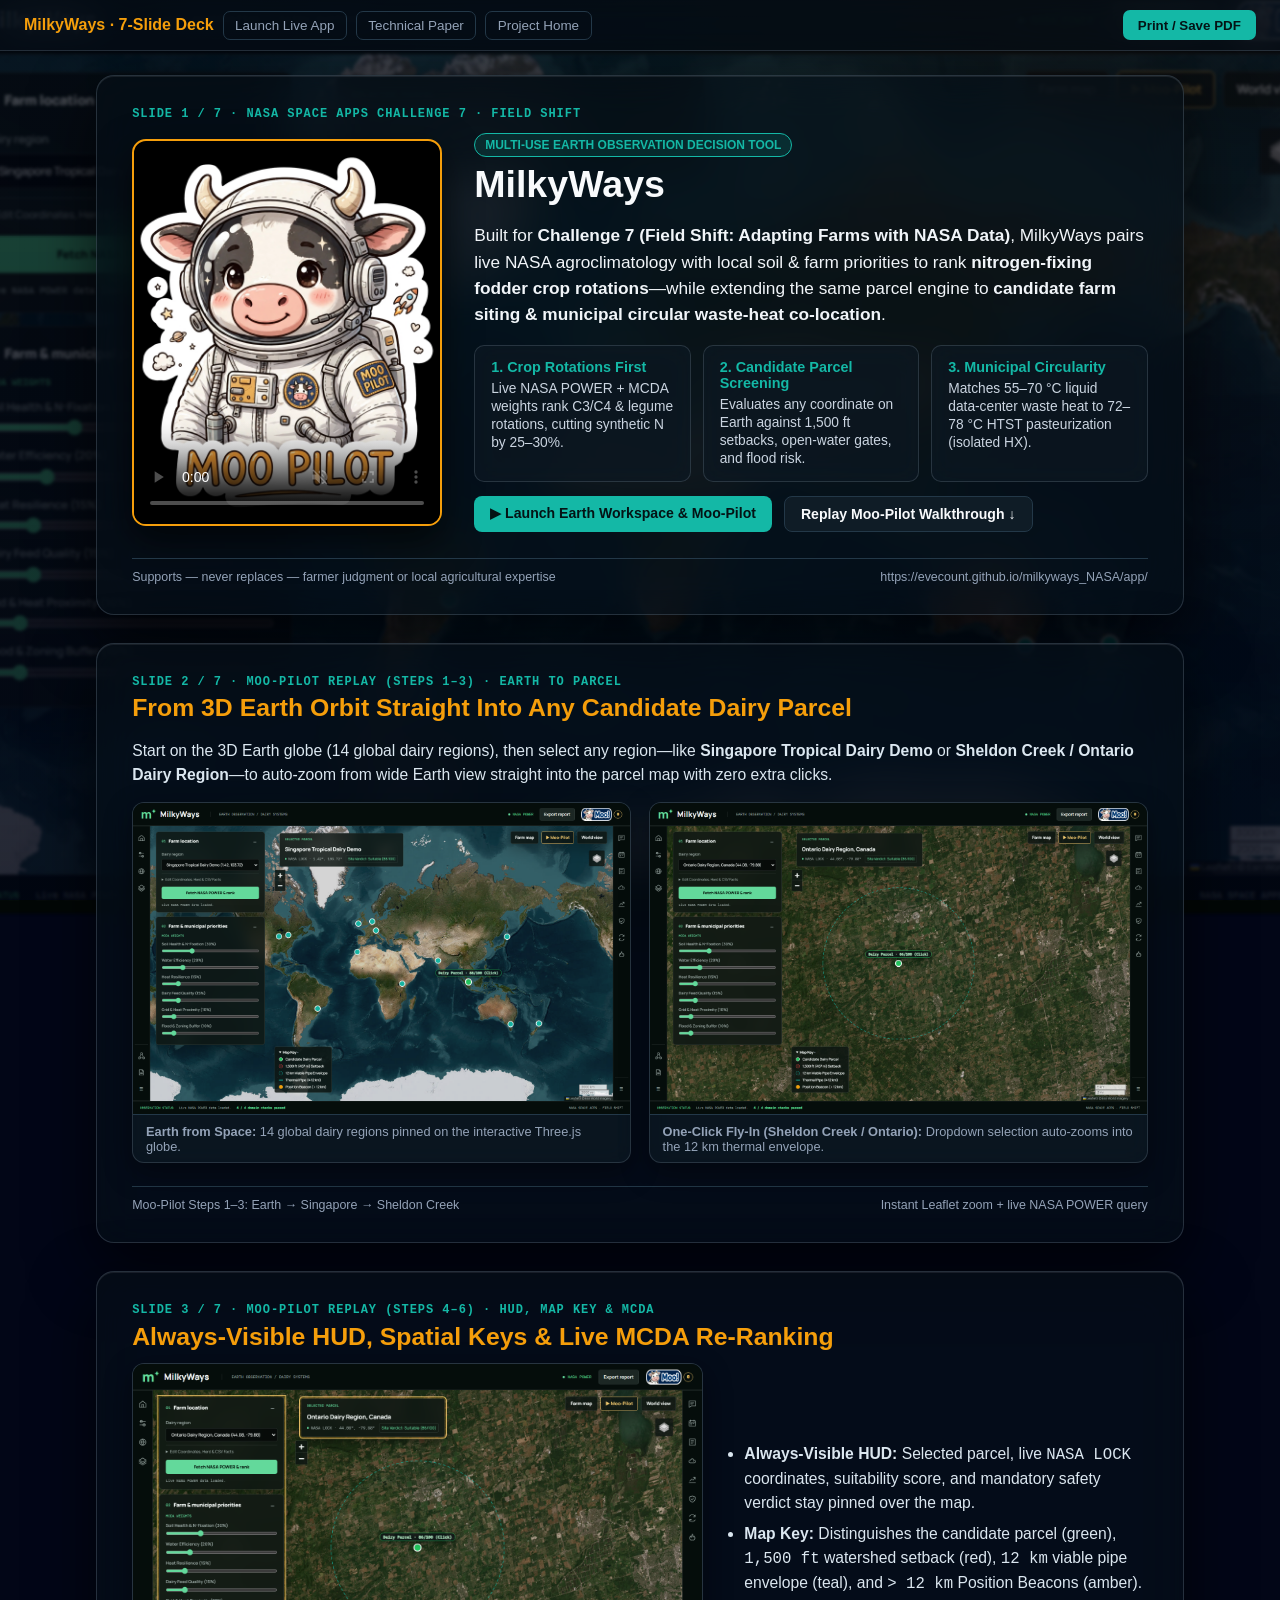
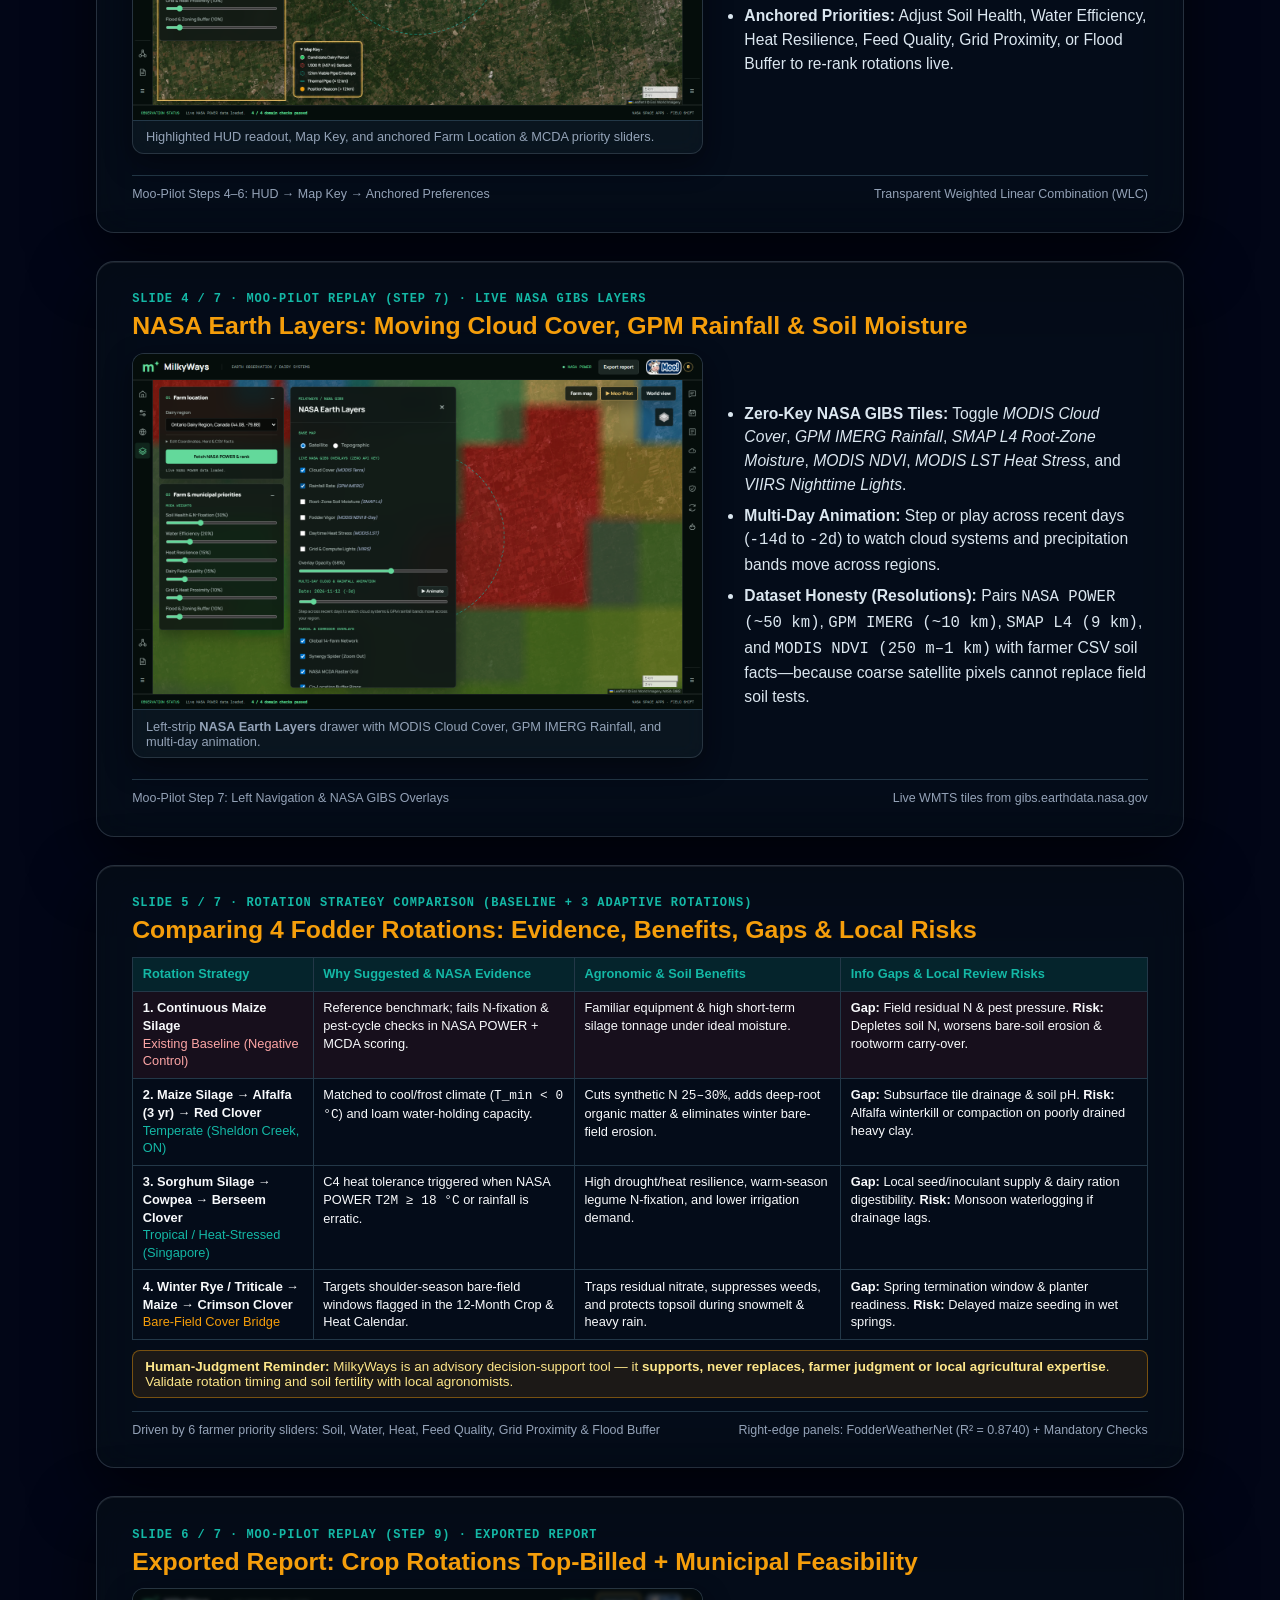
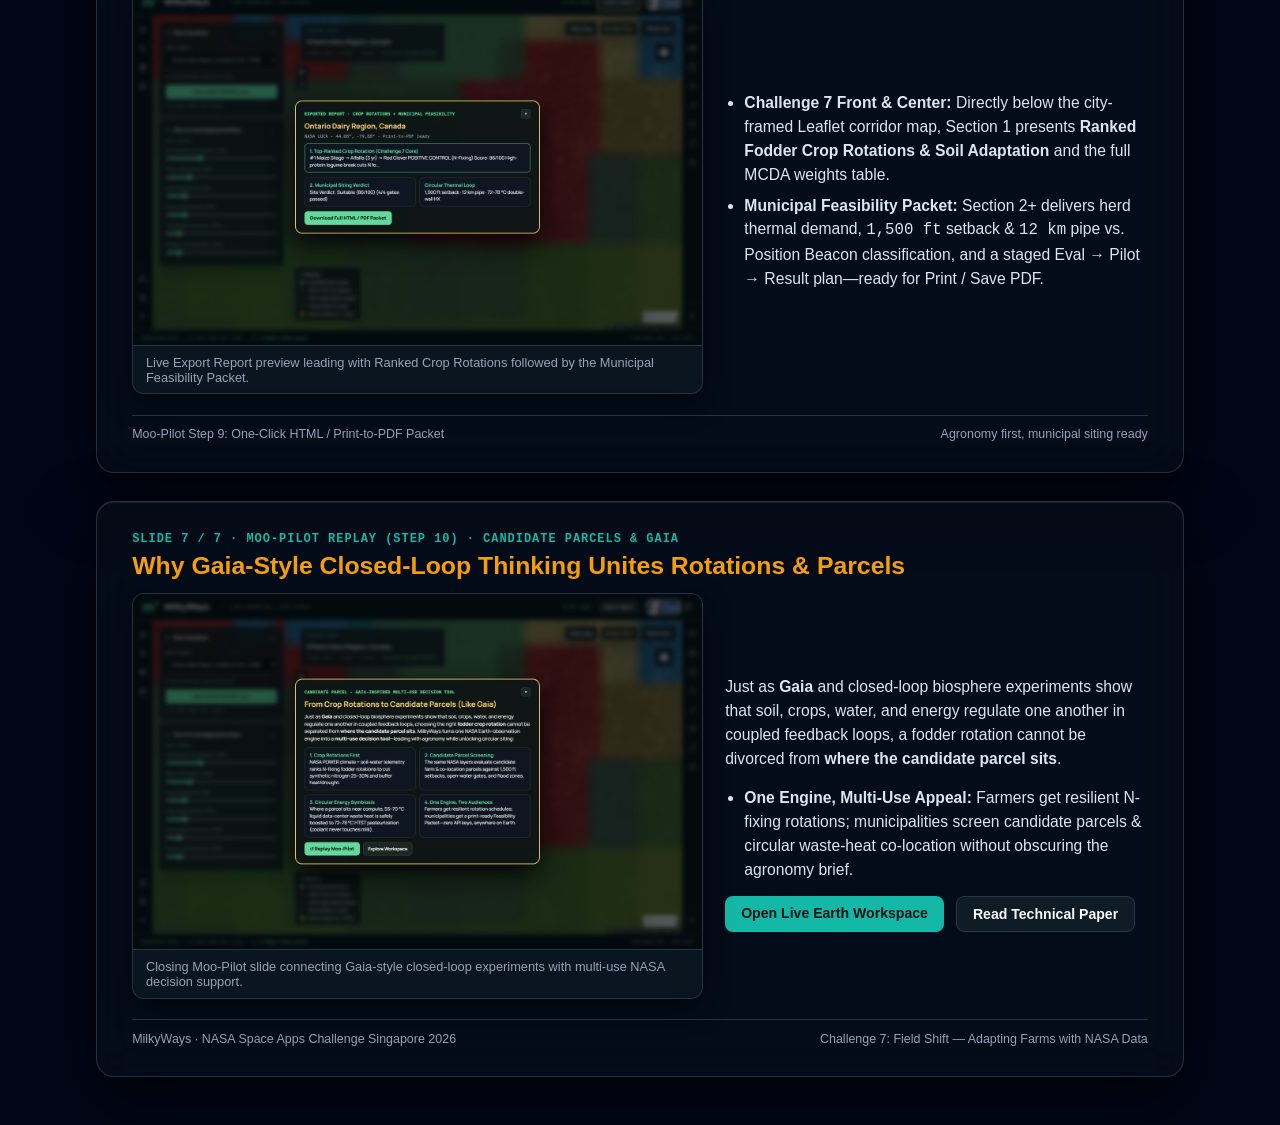
==== docs/slides/index.html @ 96f9f24d "Give 7-slide deck orbital Earth backdrop and glassmorphic styling" ====
<!DOCTYPE html>
<html lang="en">
<head>
  <meta charset="UTF-8" />
  <meta name="viewport" content="width=device-width, initial-scale=1.0" />
  <title>MilkyWays — 7-Slide Moo-Pilot Deck</title>
  <style>
    :root {
      --bg: #071018;
      --card: #0f1c26;
      --border: #233848;
      --text: #f8fafc;
      --muted: #94a3b8;
      --accent: #f59e0b;
      --primary: #14b8a6;
      --indigo: #6366f1;
    }
    * { box-sizing: border-box; }
    body {
      margin: 0;
      background: #020617;
      color: var(--text);
      font-family: "Manrope", -apple-system, BlinkMacSystemFont, "Segoe UI", Roboto, sans-serif;
      position: relative;
      min-height: 100vh;
    }
    body::before {
      content: "";
      position: fixed;
      inset: 0;
      z-index: -2;
      background:
        radial-gradient(circle at 50% 42%, rgba(20, 184, 166, 0.16), transparent 58%),
        radial-gradient(circle at 78% 18%, rgba(245, 158, 11, 0.12), transparent 45%),
        url("./shots/01_earth.png") center center / cover no-repeat fixed;
      filter: saturate(1.18) brightness(0.54) blur(1.5px);
      transform: scale(1.03);
    }
    body::after {
      content: "";
      position: fixed;
      inset: 0;
      z-index: -1;
      background: linear-gradient(180deg, rgba(2, 6, 23, 0.42) 0%, rgba(2, 6, 23, 0.68) 100%);
      pointer-events: none;
    }
    .toolbar {
      position: sticky;
      top: 0;
      background: rgba(7, 16, 24, 0.68);
      backdrop-filter: blur(18px) saturate(140%);
      -webkit-backdrop-filter: blur(18px) saturate(140%);
      border-bottom: 1px solid rgba(148, 163, 184, 0.22);
      padding: 0.65rem 1.5rem;
      display: flex;
      justify-content: space-between;
      align-items: center;
      gap: 1rem;
      z-index: 20;
    }
    .toolbar-links { display: flex; gap: 0.55rem; flex-wrap: wrap; align-items: center; }
    .toolbar button {
      background: var(--primary);
      color: #041315;
      border: none;
      border-radius: 7px;
      padding: 0.45rem 0.95rem;
      font-weight: 800;
      cursor: pointer;
    }
    .toolbar a {
      color: var(--muted);
      text-decoration: none;
      font-size: 0.84rem;
      padding: 0.38rem 0.72rem;
      border: 1px solid var(--border);
      border-radius: 7px;
    }
    .toolbar a:hover { color: var(--text); border-color: var(--primary); }
    .deck {
      max-width: 1120px;
      margin: 1.5rem auto 3rem;
      padding: 0 1rem;
      display: flex;
      flex-direction: column;
      gap: 1.75rem;
    }
    .slide {
      background: rgba(7, 16, 24, 0.66);
      backdrop-filter: blur(22px) saturate(140%);
      -webkit-backdrop-filter: blur(22px) saturate(140%);
      border: 1px solid rgba(148, 163, 184, 0.24);
      border-radius: 18px;
      padding: 1.9rem 2.2rem;
      min-height: 540px;
      display: flex;
      flex-direction: column;
      justify-content: space-between;
      box-shadow: 0 24px 64px rgba(0, 0, 0, 0.65), inset 0 1px 0 rgba(255, 255, 255, 0.08);
      page-break-after: always;
    }
    .slide-num {
      font-size: 0.75rem;
      color: var(--primary);
      font-weight: 800;
      letter-spacing: 0.08em;
      text-transform: uppercase;
      font-family: ui-monospace, SFMono-Regular, Menlo, monospace;
    }
    h1 { font-size: 2.35rem; margin: 0.35rem 0 0.6rem; line-height: 1.12; color: var(--text); }
    h2 { font-size: 1.55rem; margin: 0.3rem 0 0.75rem; color: var(--accent); line-height: 1.2; }
    p, li { font-size: 0.98rem; color: #dbe7f0; line-height: 1.52; }
    ul { margin: 0.4rem 0 0; padding-left: 1.2rem; }
    li { margin-bottom: 0.42rem; }
    .hero-split {
      display: grid;
      grid-template-columns: 310px 1fr;
      gap: 2rem;
      align-items: center;
      margin: 0.6rem 0;
    }
    .video-frame {
      width: 100%;
      aspect-ratio: 4 / 5;
      background: #000;
      border: 2px solid var(--accent);
      border-radius: 14px;
      overflow: hidden;
      box-shadow: 0 14px 36px rgba(0, 0, 0, 0.65);
    }
    .video-frame video {
      width: 100%;
      height: 100%;
      object-fit: cover;
      display: block;
    }
    .split-shot {
      display: grid;
      grid-template-columns: 1.35fr 1fr;
      gap: 1.4rem;
      align-items: center;
      margin: 0.5rem 0;
    }
    .dual-shots {
      display: grid;
      grid-template-columns: 1fr 1fr;
      gap: 1.1rem;
      margin: 0.6rem 0;
    }
    .shot-card {
      background: rgba(15, 28, 38, 0.58);
      backdrop-filter: blur(12px);
      -webkit-backdrop-filter: blur(12px);
      border: 1px solid rgba(148, 163, 184, 0.22);
      border-radius: 12px;
      overflow: hidden;
      box-shadow: 0 10px 28px rgba(0, 0, 0, 0.4);
    }
    .shot-card img {
      width: 100%;
      display: block;
      aspect-ratio: 16 / 10;
      object-fit: cover;
    }
    .shot-cap {
      padding: 0.55rem 0.8rem;
      font-size: 0.8rem;
      color: var(--muted);
      border-top: 1px solid var(--border);
    }
    .pill-grid {
      display: grid;
      grid-template-columns: repeat(3, minmax(0, 1fr));
      gap: 0.75rem;
      margin-top: 1rem;
    }
    .box {
      background: rgba(15, 28, 38, 0.56);
      backdrop-filter: blur(12px);
      -webkit-backdrop-filter: blur(12px);
      border: 1px solid rgba(148, 163, 184, 0.22);
      border-radius: 10px;
      padding: 0.85rem 1rem;
    }
    .box strong { color: var(--primary); display: block; margin-bottom: 0.25rem; font-size: 0.9rem; }
    .box span, .box p { font-size: 0.86rem; margin: 0; color: #cbd5e1; }
    .slide-foot {
      display: flex;
      justify-content: space-between;
      align-items: center;
      font-size: 0.78rem;
      color: var(--muted);
      border-top: 1px solid var(--border);
      padding-top: 0.7rem;
      margin-top: 0.8rem;
    }
    .cta-row { display: flex; gap: 0.75rem; flex-wrap: wrap; margin-top: 0.9rem; }
    .cta-btn {
      display: inline-block;
      padding: 0.55rem 1rem;
      border-radius: 8px;
      font-weight: 800;
      font-size: 0.88rem;
      text-decoration: none;
    }
    .cta-primary { background: var(--primary); color: #041315; }
    .cta-secondary { background: var(--card); color: var(--text); border: 1px solid var(--border); }
    .rot-table { width: 100%; border-collapse: collapse; margin-top: 0.65rem; font-size: 0.8rem; }
    .rot-table th, .rot-table td { border: 1px solid var(--border); padding: 0.48rem 0.6rem; text-align: left; vertical-align: top; line-height: 1.38; }
    .rot-table th { background: rgba(20, 184, 166, 0.14); color: var(--primary); font-weight: 800; }
    .rot-table tr.neg { background: rgba(239, 68, 68, 0.08); }
    .advisory-bar { margin-top: 0.65rem; padding: 0.5rem 0.75rem; border-radius: 8px; background: rgba(245, 158, 11, 0.1); border: 1px solid rgba(245, 158, 11, 0.42); font-size: 0.84rem; color: #fde68a; }
    @media (max-width: 860px) {
      .hero-split, .split-shot, .dual-shots, .pill-grid { grid-template-columns: 1fr; }
      .video-frame { max-width: 340px; margin: 0 auto; }
    }
    @media print {
      .toolbar { display: none; }
      body { background: #071018; }
      .deck { margin: 0; max-width: none; }
      .slide { box-shadow: none; margin-bottom: 0; }
    }
  </style>
</head>
<body>
  <div class="toolbar">
    <div class="toolbar-links">
      <strong style="color:var(--accent);">MilkyWays · 7-Slide Deck</strong>
      <a href="../app/">Launch Live App</a>
      <a href="../paper/">Technical Paper</a>
      <a href="../">Project Home</a>
    </div>
    <button type="button" onclick="window.print()">Print / Save PDF</button>
  </div>

  <main class="deck">
    <!-- SLIDE 1: 4:5 VIDEO ON FAR LEFT + TITLE & MULTI-USE RAISON D'ETRE -->
    <section class="slide" id="slide-1">
      <div class="slide-num">Slide 1 / 7 · NASA Space Apps Challenge 7 · Field Shift</div>
      <div class="hero-split">
        <div class="video-frame">
          <video src="./milkyway_video.mp4" autoplay muted loop playsinline controls poster="../app/stickers/moo-pilot.png"></video>
        </div>
        <div>
          <span style="display:inline-block;padding:4px 10px;border-radius:999px;background:rgba(20,184,166,0.14);border:1px solid var(--primary);color:var(--primary);font-size:0.75rem;font-weight:800;">MULTI-USE EARTH OBSERVATION DECISION TOOL</span>
          <h1>MilkyWays</h1>
          <p style="font-size:1.08rem;color:#f1f5f9;">
            Built for <strong>Challenge 7 (Field Shift: Adapting Farms with NASA Data)</strong>, MilkyWays pairs live NASA agroclimatology with local soil &amp; farm priorities to rank <strong>nitrogen-fixing fodder crop rotations</strong>—while extending the same parcel engine to <strong>candidate farm siting &amp; municipal circular waste-heat co-location</strong>.
          </p>
          <div class="pill-grid">
            <div class="box">
              <strong>1. Crop Rotations First</strong>
              <span>Live NASA POWER + MCDA weights rank C3/C4 &amp; legume rotations, cutting synthetic N by 25–30%.</span>
            </div>
            <div class="box">
              <strong>2. Candidate Parcel Screening</strong>
              <span>Evaluates any coordinate on Earth against 1,500 ft setbacks, open-water gates, and flood risk.</span>
            </div>
            <div class="box">
              <strong>3. Municipal Circularity</strong>
              <span>Matches 55–70 °C liquid data-center waste heat to 72–78 °C HTST pasteurization (isolated HX).</span>
            </div>
          </div>
          <div class="cta-row">
            <a class="cta-btn cta-primary" href="../app/">&#9654; Launch Earth Workspace &amp; Moo-Pilot</a>
            <a class="cta-btn cta-secondary" href="#slide-2">Replay Moo-Pilot Walkthrough ↓</a>
          </div>
        </div>
      </div>
      <div class="slide-foot">
        <span>Supports — never replaces — farmer judgment or local agricultural expertise</span>
        <span>https://evecount.github.io/milkyways_NASA/app/</span>
      </div>
    </section>

    <!-- SLIDE 2: MOO-PILOT STEPS 1-3 (EARTH -> SINGAPORE -> SHELDON CREEK) -->
    <section class="slide" id="slide-2">
      <div>
        <div class="slide-num">Slide 2 / 7 · Moo-Pilot Replay (Steps 1–3) · Earth to Parcel</div>
        <h2>From 3D Earth Orbit Straight Into Any Candidate Dairy Parcel</h2>
        <p>Start on the 3D Earth globe (14 global dairy regions), then select any region—like <strong>Singapore Tropical Dairy Demo</strong> or <strong>Sheldon Creek / Ontario Dairy Region</strong>—to auto-zoom from wide Earth view straight into the parcel map with zero extra clicks.</p>
        <div class="dual-shots">
          <div class="shot-card">
            <img src="./shots/01_earth.png" alt="MilkyWays 3D Earth Globe View" />
            <div class="shot-cap"><strong>Earth from Space:</strong> 14 global dairy regions pinned on the interactive Three.js globe.</div>
          </div>
          <div class="shot-card">
            <img src="./shots/02_sheldon_creek.png" alt="Sheldon Creek Ontario Dairy Parcel Map" />
            <div class="shot-cap"><strong>One-Click Fly-In (Sheldon Creek / Ontario):</strong> Dropdown selection auto-zooms into the 12 km thermal envelope.</div>
          </div>
        </div>
      </div>
      <div class="slide-foot">
        <span>Moo-Pilot Steps 1–3: Earth → Singapore → Sheldon Creek</span>
        <span>Instant Leaflet zoom + live NASA POWER query</span>
      </div>
    </section>

    <!-- SLIDE 3: MOO-PILOT STEPS 4-6 (HUD, MAP KEY, ANCHORED PRIORITIES) -->
    <section class="slide" id="slide-3">
      <div>
        <div class="slide-num">Slide 3 / 7 · Moo-Pilot Replay (Steps 4–6) · HUD, Map Key &amp; MCDA</div>
        <h2>Always-Visible HUD, Spatial Keys &amp; Live MCDA Re-Ranking</h2>
        <div class="split-shot">
          <div class="shot-card">
            <img src="./shots/03_hud_key_anchors.png" alt="HUD, Map Key, and Anchored Farm Preferences" />
            <div class="shot-cap">Highlighted HUD readout, Map Key, and anchored Farm Location &amp; MCDA priority sliders.</div>
          </div>
          <div>
            <ul>
              <li><strong>Always-Visible HUD:</strong> Selected parcel, live <code>NASA LOCK</code> coordinates, suitability score, and mandatory safety verdict stay pinned over the map.</li>
              <li><strong>Map Key:</strong> Distinguishes the candidate parcel (green), <code>1,500 ft</code> watershed setback (red), <code>12 km</code> viable pipe envelope (teal), and <code>&gt; 12 km</code> Position Beacons (amber).</li>
              <li><strong>Anchored Priorities:</strong> Adjust Soil Health, Water Efficiency, Heat Resilience, Feed Quality, Grid Proximity, or Flood Buffer to re-rank rotations live.</li>
            </ul>
          </div>
        </div>
      </div>
      <div class="slide-foot">
        <span>Moo-Pilot Steps 4–6: HUD → Map Key → Anchored Preferences</span>
        <span>Transparent Weighted Linear Combination (WLC)</span>
      </div>
    </section>

    <!-- SLIDE 4: MOO-PILOT STEP 7 (NASA EARTH LAYERS & CLOUD/RAIN ANIMATION) -->
    <section class="slide" id="slide-4">
      <div>
        <div class="slide-num">Slide 4 / 7 · Moo-Pilot Replay (Step 7) · Live NASA GIBS Layers</div>
        <h2>NASA Earth Layers: Moving Cloud Cover, GPM Rainfall &amp; Soil Moisture</h2>
        <div class="split-shot">
          <div class="shot-card">
            <img src="./shots/04_nasa_gibs_layers.png" alt="NASA GIBS Cloud Cover and Rainfall Overlays" />
            <div class="shot-cap">Left-strip <strong>NASA Earth Layers</strong> drawer with MODIS Cloud Cover, GPM IMERG Rainfall, and multi-day animation.</div>
          </div>
          <div>
            <ul>
              <li><strong>Zero-Key NASA GIBS Tiles:</strong> Toggle <em>MODIS Cloud Cover</em>, <em>GPM IMERG Rainfall</em>, <em>SMAP L4 Root-Zone Moisture</em>, <em>MODIS NDVI</em>, <em>MODIS LST Heat Stress</em>, and <em>VIIRS Nighttime Lights</em>.</li>
              <li><strong>Multi-Day Animation:</strong> Step or play across recent days (<code>-14d</code> to <code>-2d</code>) to watch cloud systems and precipitation bands move across regions.</li>
              <li><strong>Dataset Honesty (Resolutions):</strong> Pairs <code>NASA POWER (~50 km)</code>, <code>GPM IMERG (~10 km)</code>, <code>SMAP L4 (9 km)</code>, and <code>MODIS NDVI (250 m–1 km)</code> with farmer CSV soil facts—because coarse satellite pixels cannot replace field soil tests.</li>
            </ul>
          </div>
        </div>
      </div>
      <div class="slide-foot">
        <span>Moo-Pilot Step 7: Left Navigation &amp; NASA GIBS Overlays</span>
        <span>Live WMTS tiles from gibs.earthdata.nasa.gov</span>
      </div>
    </section>

    <!-- SLIDE 5: 4-ROTATION COMPARISON MATRIX (MEETS >=3 ROTATIONS + EVIDENCE + GAPS/RISKS) -->
    <section class="slide" id="slide-5">
      <div>
        <div class="slide-num">Slide 5 / 7 · Rotation Strategy Comparison (Baseline + 3 Adaptive Rotations)</div>
        <h2>Comparing 4 Fodder Rotations: Evidence, Benefits, Gaps &amp; Local Risks</h2>
        <table class="rot-table">
          <thead>
            <tr>
              <th>Rotation Strategy</th>
              <th>Why Suggested &amp; NASA Evidence</th>
              <th>Agronomic &amp; Soil Benefits</th>
              <th>Info Gaps &amp; Local Review Risks</th>
            </tr>
          </thead>
          <tbody>
            <tr class="neg">
              <td><strong>1. Continuous Maize Silage</strong><br/><span style="color:#fca5a5;">Existing Baseline (Negative Control)</span></td>
              <td>Reference benchmark; fails N-fixation &amp; pest-cycle checks in NASA POWER + MCDA scoring.</td>
              <td>Familiar equipment &amp; high short-term silage tonnage under ideal moisture.</td>
              <td><strong>Gap:</strong> Field residual N &amp; pest pressure. <strong>Risk:</strong> Depletes soil N, worsens bare-soil erosion &amp; rootworm carry-over.</td>
            </tr>
            <tr>
              <td><strong>2. Maize Silage → Alfalfa (3 yr) → Red Clover</strong><br/><span style="color:var(--primary);">Temperate (Sheldon Creek, ON)</span></td>
              <td>Matched to cool/frost climate (<code>T_min &lt; 0 °C</code>) and loam water-holding capacity.</td>
              <td>Cuts synthetic N <code>25–30%</code>, adds deep-root organic matter &amp; eliminates winter bare-field erosion.</td>
              <td><strong>Gap:</strong> Subsurface tile drainage &amp; soil pH. <strong>Risk:</strong> Alfalfa winterkill or compaction on poorly drained heavy clay.</td>
            </tr>
            <tr>
              <td><strong>3. Sorghum Silage → Cowpea → Berseem Clover</strong><br/><span style="color:var(--primary);">Tropical / Heat-Stressed (Singapore)</span></td>
              <td>C4 heat tolerance triggered when NASA POWER <code>T2M ≥ 18 °C</code> or rainfall is erratic.</td>
              <td>High drought/heat resilience, warm-season legume N-fixation, and lower irrigation demand.</td>
              <td><strong>Gap:</strong> Local seed/inoculant supply &amp; dairy ration digestibility. <strong>Risk:</strong> Monsoon waterlogging if drainage lags.</td>
            </tr>
            <tr>
              <td><strong>4. Winter Rye / Triticale → Maize → Crimson Clover</strong><br/><span style="color:var(--accent);">Bare-Field Cover Bridge</span></td>
              <td>Targets shoulder-season bare-field windows flagged in the 12-Month Crop &amp; Heat Calendar.</td>
              <td>Traps residual nitrate, suppresses weeds, and protects topsoil during snowmelt &amp; heavy rain.</td>
              <td><strong>Gap:</strong> Spring termination window &amp; planter readiness. <strong>Risk:</strong> Delayed maize seeding in wet springs.</td>
            </tr>
          </tbody>
        </table>
        <div class="advisory-bar">
          <strong>Human-Judgment Reminder:</strong> MilkyWays is an advisory decision-support tool — it <strong>supports, never replaces, farmer judgment or local agricultural expertise</strong>. Validate rotation timing and soil fertility with local agronomists.
        </div>
      </div>
      <div class="slide-foot">
        <span>Driven by 6 farmer priority sliders: Soil, Water, Heat, Feed Quality, Grid Proximity &amp; Flood Buffer</span>
        <span>Right-edge panels: FodderWeatherNet (R² = 0.8740) + Mandatory Checks</span>
      </div>
    </section>

    <!-- SLIDE 6: MOO-PILOT STEP 9 (EXPORTED REPORT WITH CROP ROTATIONS TOP-BILLED) -->
    <section class="slide" id="slide-6">
      <div>
        <div class="slide-num">Slide 6 / 7 · Moo-Pilot Replay (Step 9) · Exported Report</div>
        <h2>Exported Report: Crop Rotations Top-Billed + Municipal Feasibility</h2>
        <div class="split-shot">
          <div class="shot-card">
            <img src="./shots/06_export_report.png" alt="Exported Report Preview Modal" />
            <div class="shot-cap">Live Export Report preview leading with Ranked Crop Rotations followed by the Municipal Feasibility Packet.</div>
          </div>
          <div>
            <ul>
              <li><strong>Challenge 7 Front &amp; Center:</strong> Directly below the city-framed Leaflet corridor map, Section 1 presents <strong>Ranked Fodder Crop Rotations &amp; Soil Adaptation</strong> and the full MCDA weights table.</li>
              <li><strong>Municipal Feasibility Packet:</strong> Section 2+ delivers herd thermal demand, <code>1,500 ft</code> setback &amp; <code>12 km</code> pipe vs. Position Beacon classification, and a staged Eval → Pilot → Result plan—ready for Print / Save PDF.</li>
            </ul>
          </div>
        </div>
      </div>
      <div class="slide-foot">
        <span>Moo-Pilot Step 9: One-Click HTML / Print-to-PDF Packet</span>
        <span>Agronomy first, municipal siting ready</span>
      </div>
    </section>

    <!-- SLIDE 7: MOO-PILOT STEP 10 (CANDIDATE PARCEL + GAIA CLOSED-LOOP MISSION) -->
    <section class="slide" id="slide-7">
      <div>
        <div class="slide-num">Slide 7 / 7 · Moo-Pilot Replay (Step 10) · Candidate Parcels &amp; Gaia</div>
        <h2>Why Gaia-Style Closed-Loop Thinking Unites Rotations &amp; Parcels</h2>
        <div class="split-shot">
          <div class="shot-card">
            <img src="./shots/07_gaia_mission.png" alt="Gaia-Style Multi-Use Mission Slide in MilkyWays" />
            <div class="shot-cap">Closing Moo-Pilot slide connecting Gaia-style closed-loop experiments with multi-use NASA decision support.</div>
          </div>
          <div>
            <p>Just as <strong>Gaia</strong> and closed-loop biosphere experiments show that soil, crops, water, and energy regulate one another in coupled feedback loops, a fodder rotation cannot be divorced from <strong>where the candidate parcel sits</strong>.</p>
            <ul>
              <li><strong>One Engine, Multi-Use Appeal:</strong> Farmers get resilient N-fixing rotations; municipalities screen candidate parcels &amp; circular waste-heat co-location without obscuring the agronomy brief.</li>
            </ul>
            <div class="cta-row">
              <a class="cta-btn cta-primary" href="../app/">Open Live Earth Workspace</a>
              <a class="cta-btn cta-secondary" href="../paper/">Read Technical Paper</a>
            </div>
          </div>
        </div>
      </div>
      <div class="slide-foot">
        <span>MilkyWays · NASA Space Apps Challenge Singapore 2026</span>
        <span>Challenge 7: Field Shift — Adapting Farms with NASA Data</span>
      </div>
    </section>
  </main>

  <script>
    const slides = [...document.querySelectorAll(".slide")];
    let currentSlide = 0;
    document.addEventListener("keydown", (e) => {
      if (e.key === "ArrowRight" || e.key === "PageDown") {
        currentSlide = Math.min(slides.length - 1, currentSlide + 1);
        slides[currentSlide].scrollIntoView({ behavior: "smooth", block: "start" });
      } else if (e.key === "ArrowLeft" || e.key === "PageUp") {
        currentSlide = Math.max(0, currentSlide - 1);
        slides[currentSlide].scrollIntoView({ behavior: "smooth", block: "start" });
      }
    });
  </script>
</body>
</html>
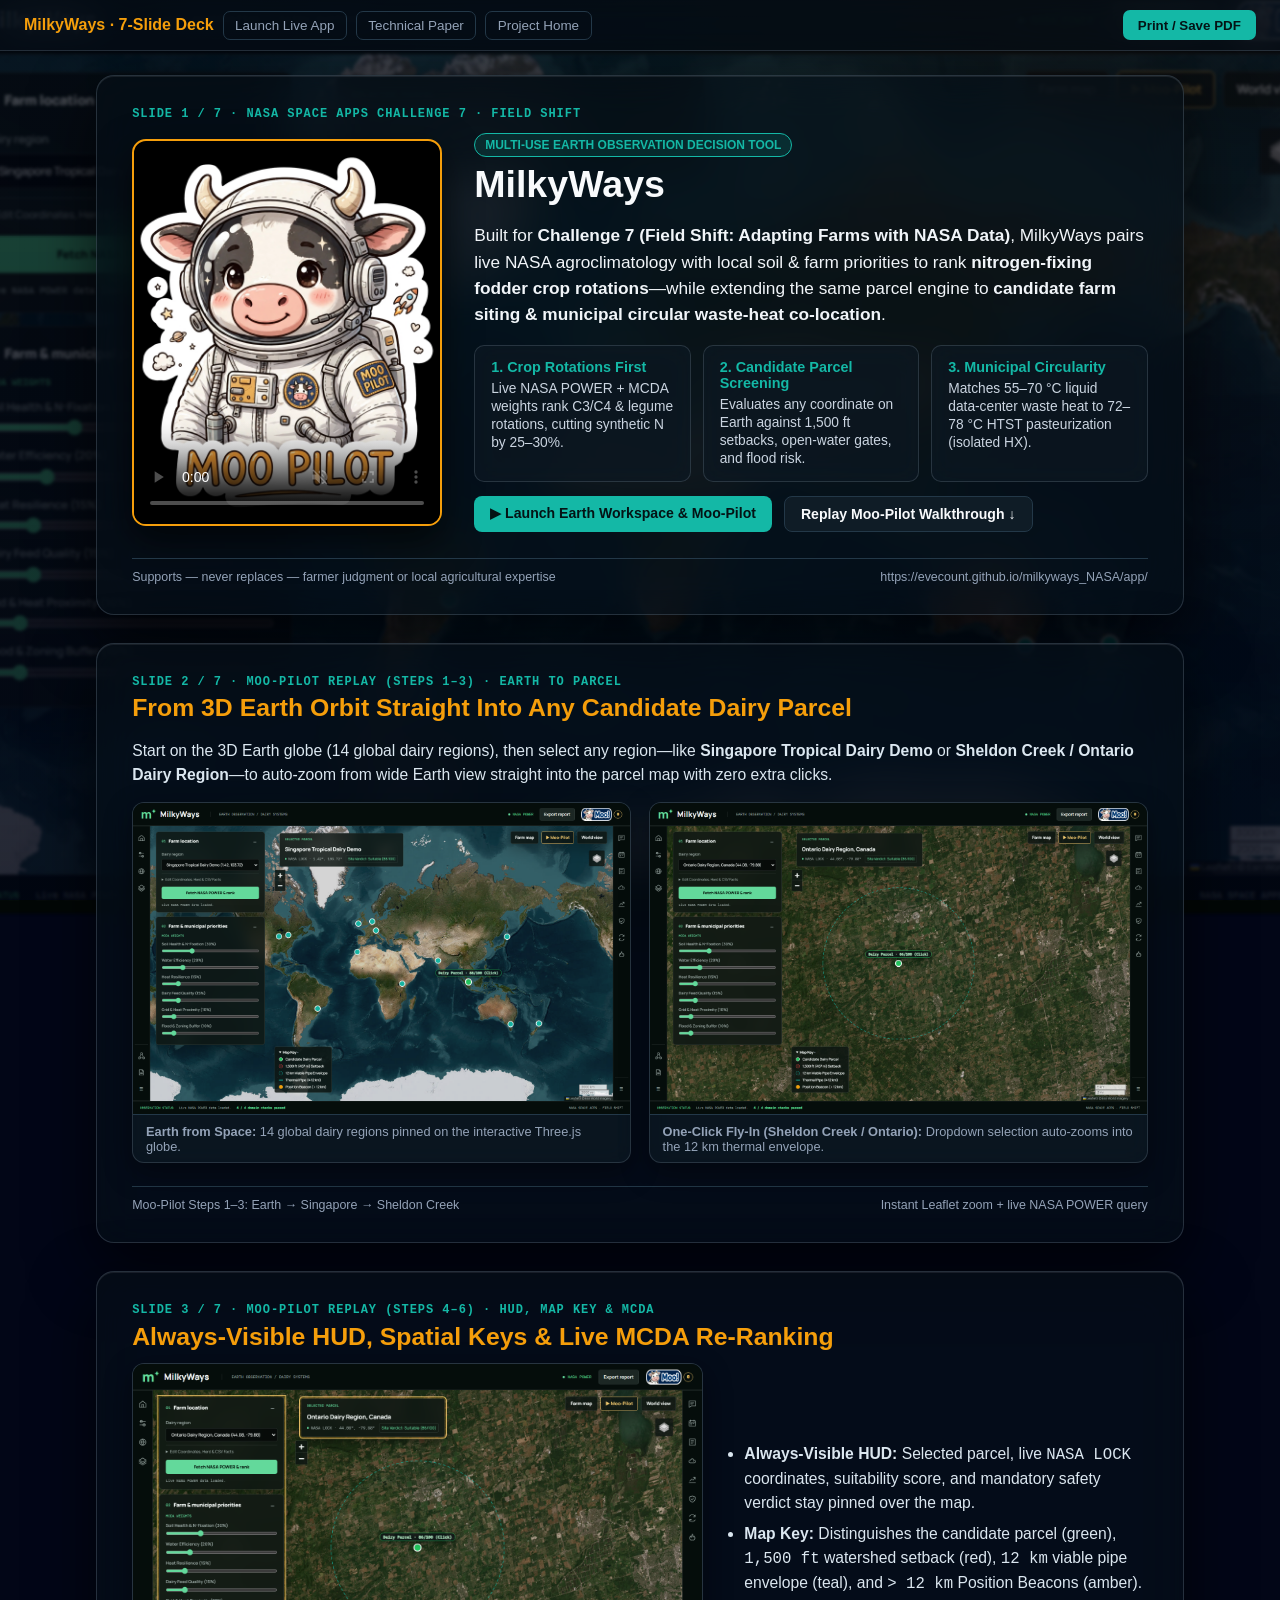
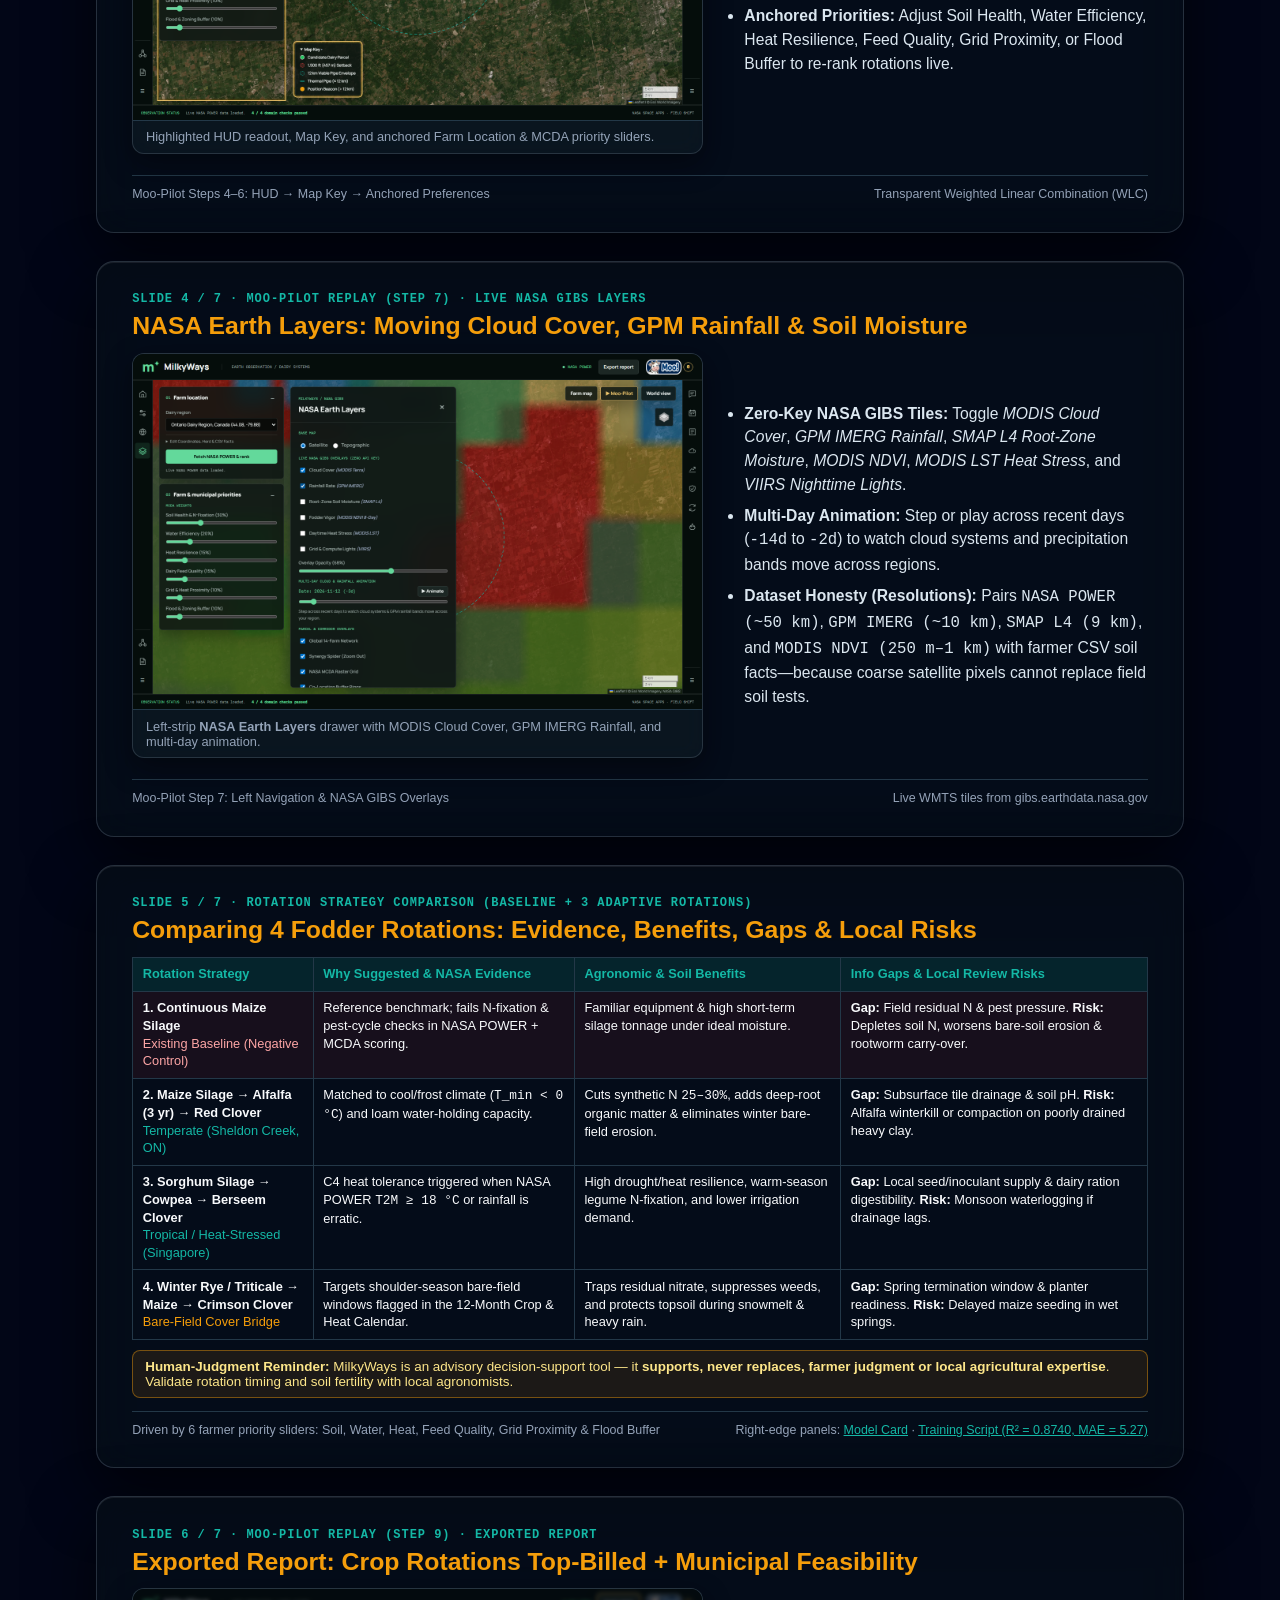
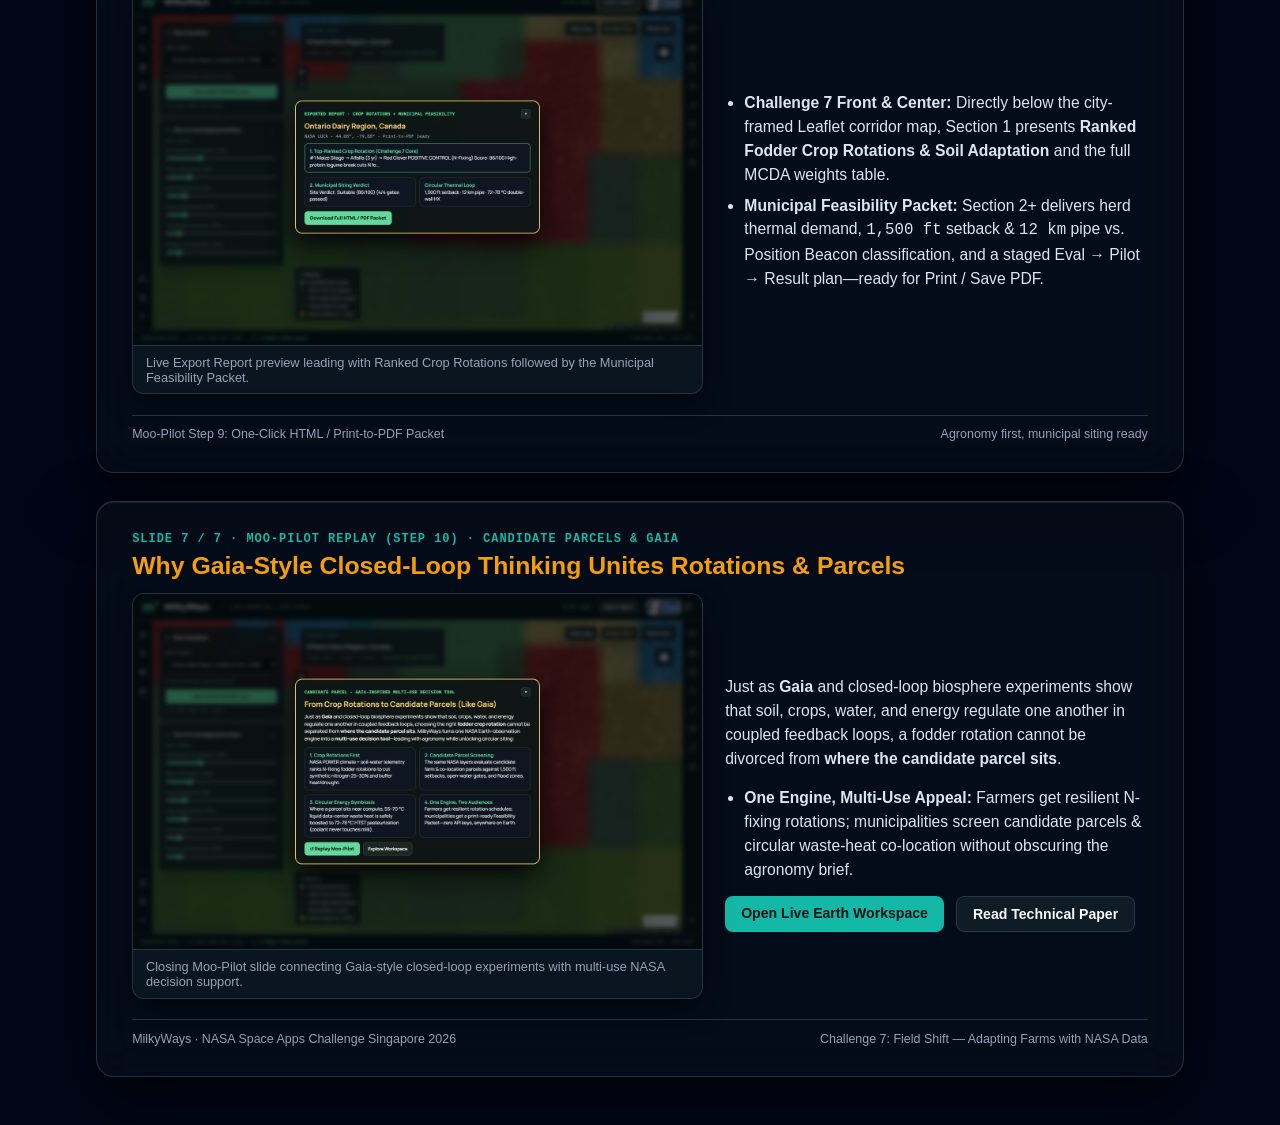
==== commit 893e6f00: "Link FodderWeatherNet training script, model weights, and model card in README and Slide 5" ====
--- a/docs/slides/index.html
+++ b/docs/slides/index.html
@@ -393,7 +393,7 @@
       </div>
       <div class="slide-foot">
         <span>Driven by 6 farmer priority sliders: Soil, Water, Heat, Feed Quality, Grid Proximity &amp; Flood Buffer</span>
-        <span>Right-edge panels: FodderWeatherNet (R² = 0.8740) + Mandatory Checks</span>
+        <span>Right-edge panels: <a href="../model-card.md" style="color:var(--primary);">Model Card</a> &middot; <a href="https://github.com/evecount/milkyways_NASA/blob/main/03-submission/app/engine/train_weather_predictor.py" target="_blank" style="color:var(--primary);">Training Script (R² = 0.8740, MAE = 5.27)</a></span>
       </div>
     </section>
 
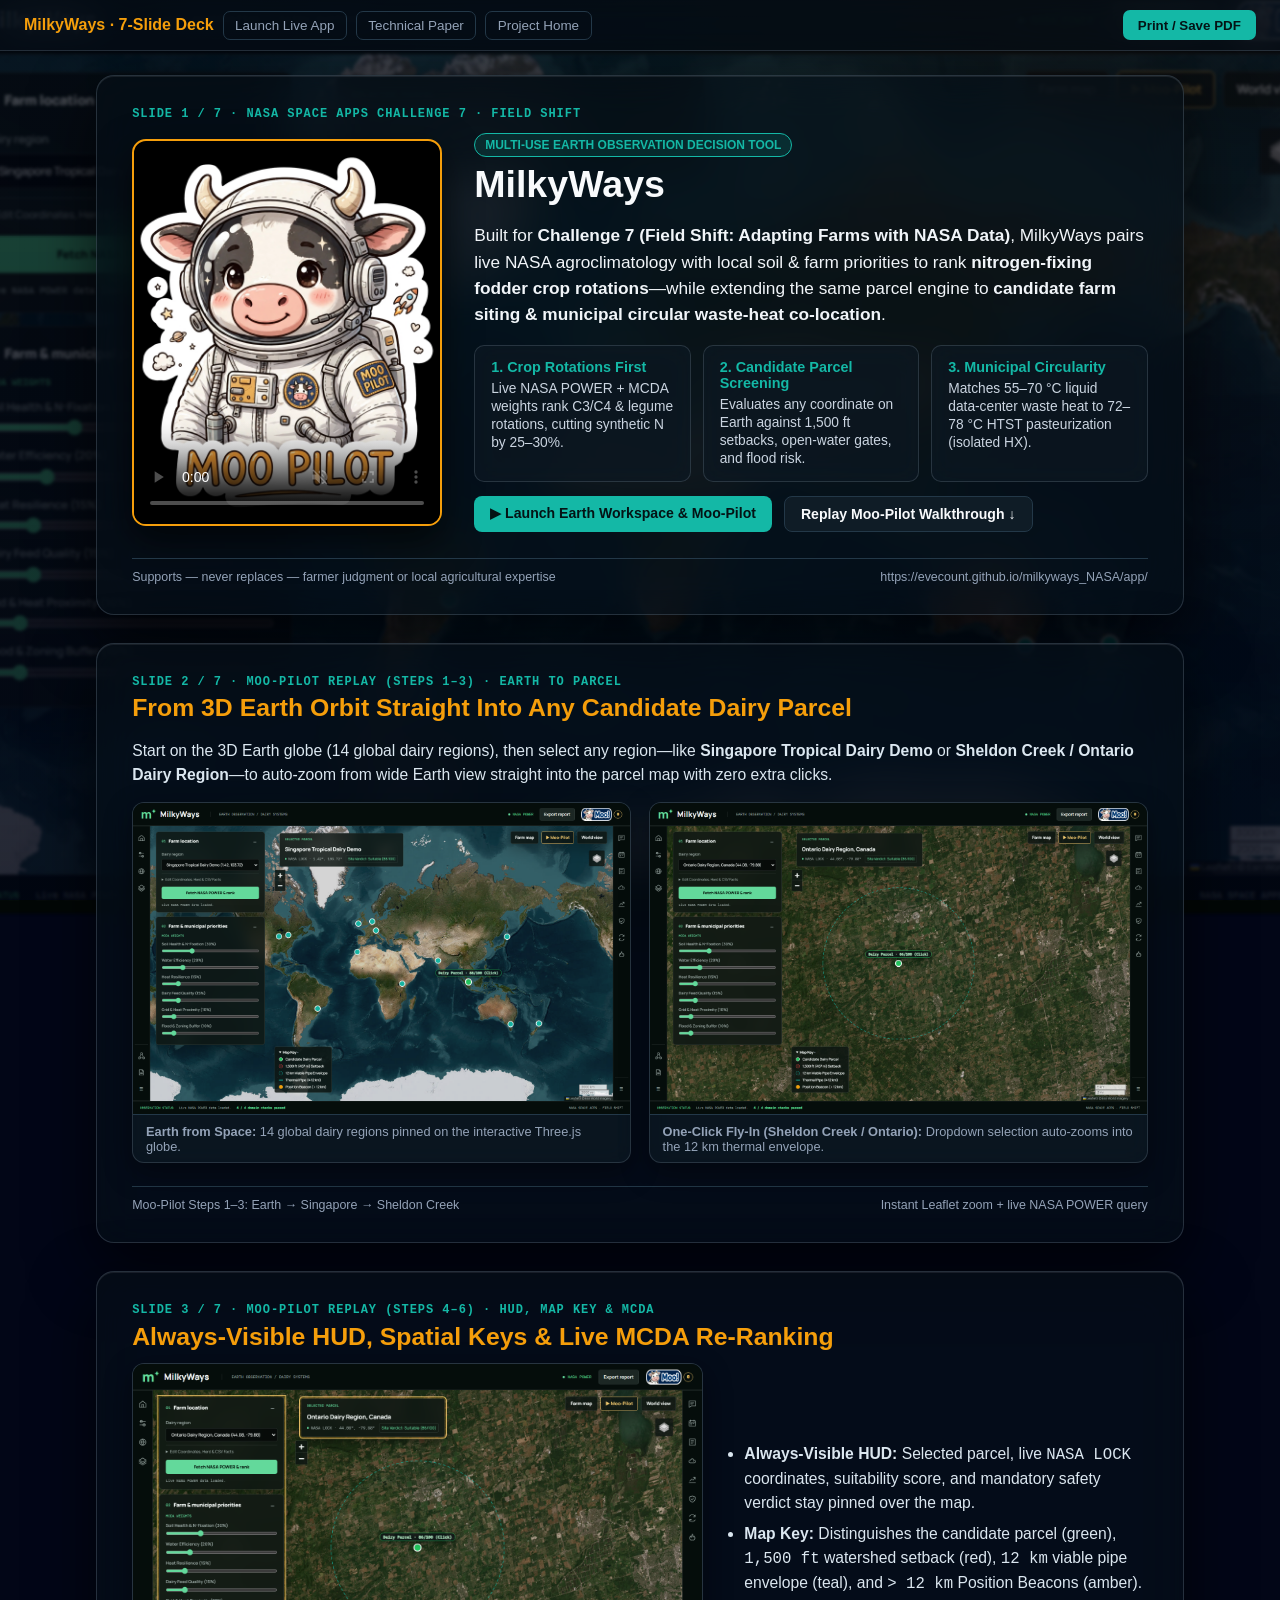
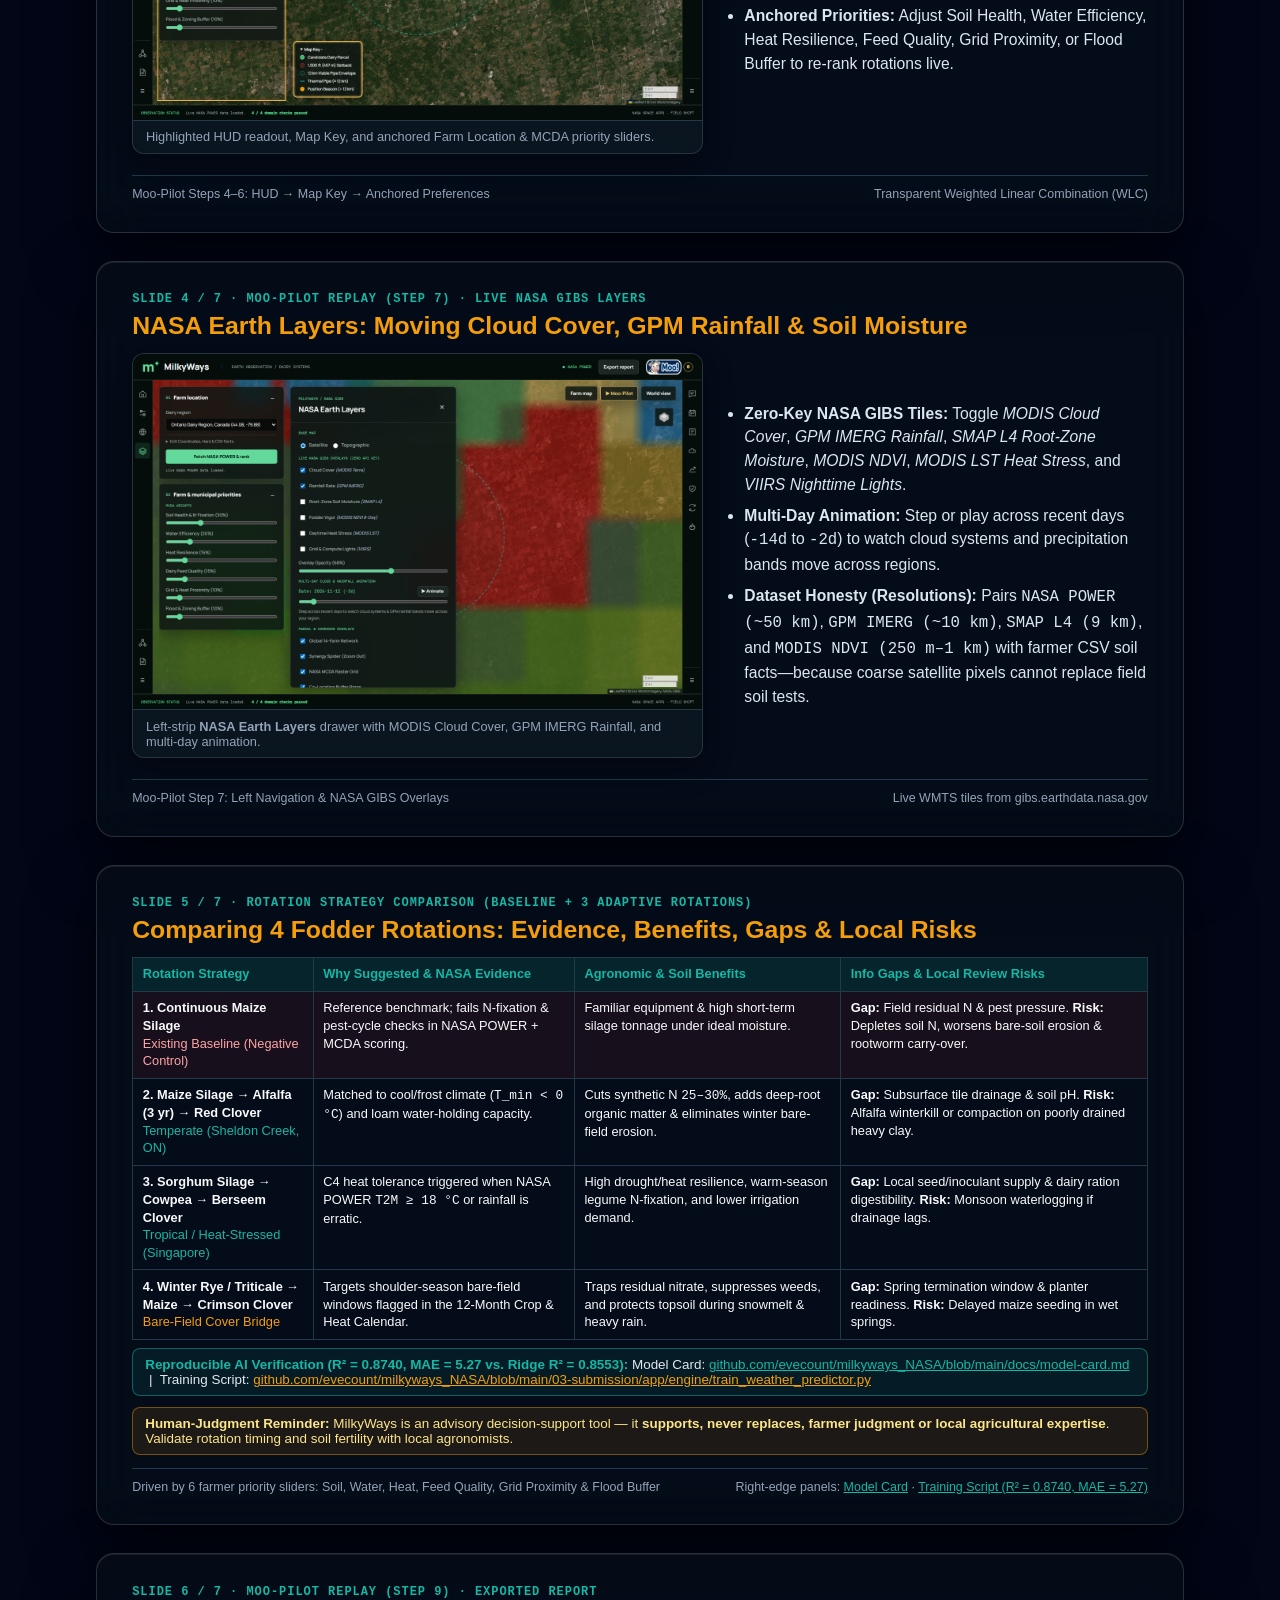
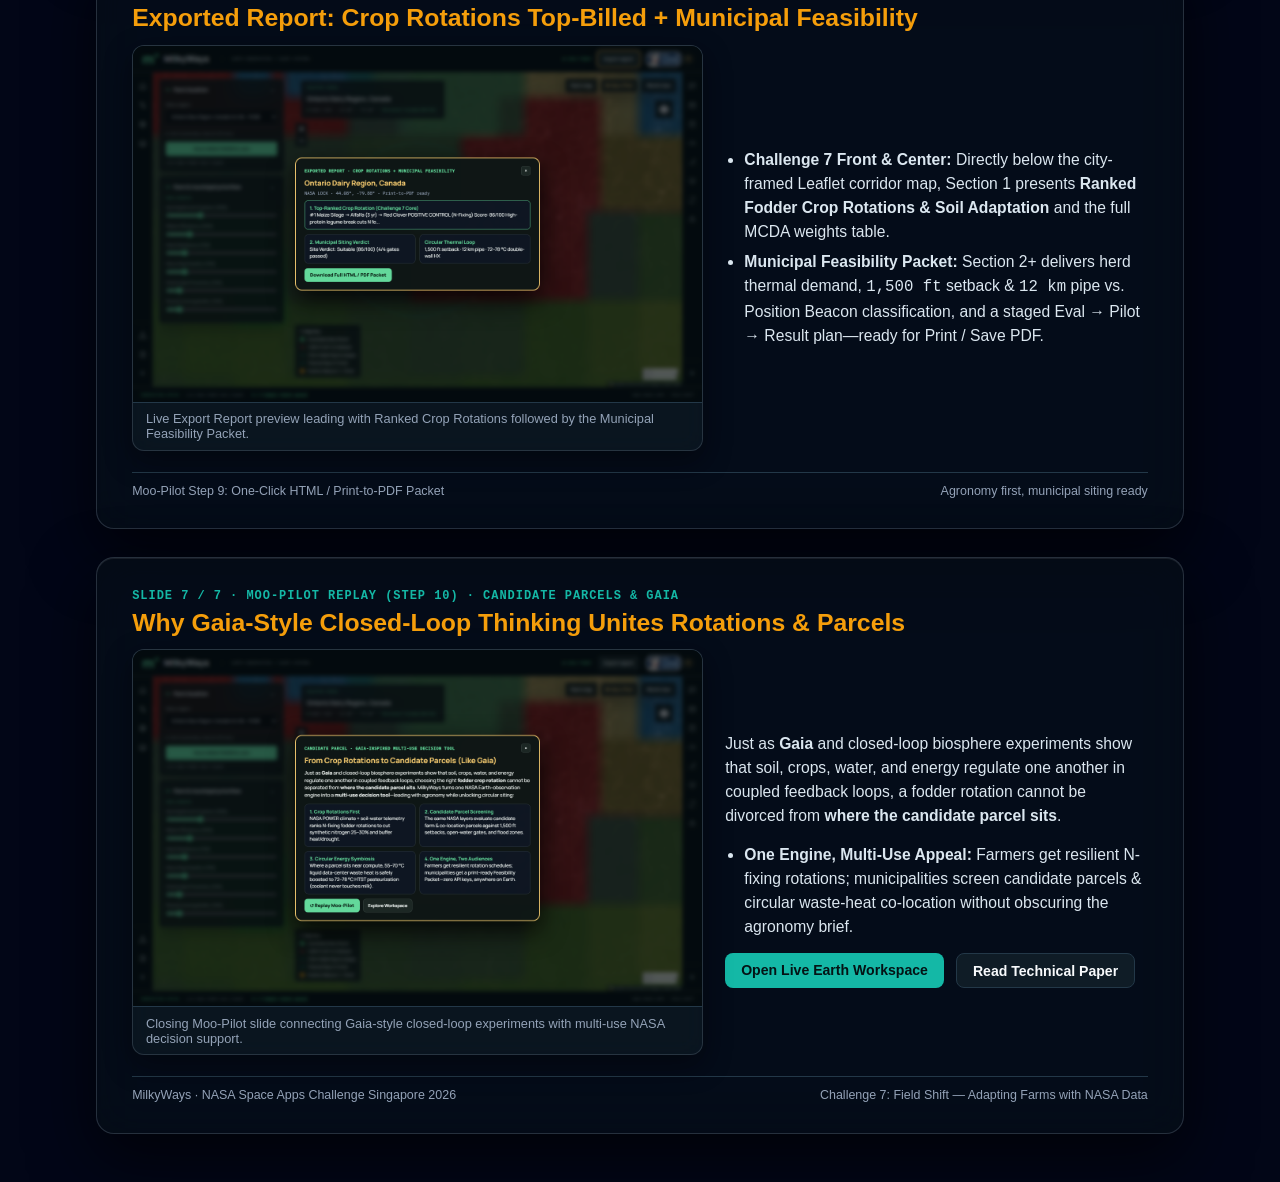
==== commit 9d0c8339: "Surface Model Card and Training Script buttons/URLs prominently in Forecast panel, Slide 5 body, and" ====
--- a/docs/slides/index.html
+++ b/docs/slides/index.html
@@ -387,6 +387,11 @@
             </tr>
           </tbody>
         </table>
+        <div class="advisory-bar" style="border-color:rgba(20,184,166,0.45);background:rgba(20,184,166,0.1);color:#e2e8f0;margin-top:0.55rem;">
+          <strong style="color:var(--primary);">Reproducible AI Verification (R² = 0.8740, MAE = 5.27 vs. Ridge R² = 0.8553):</strong>
+          Model Card: <a href="https://github.com/evecount/milkyways_NASA/blob/main/docs/model-card.md" target="_blank" style="color:var(--primary);">github.com/evecount/milkyways_NASA/blob/main/docs/model-card.md</a> &nbsp;|&nbsp;
+          Training Script: <a href="https://github.com/evecount/milkyways_NASA/blob/main/03-submission/app/engine/train_weather_predictor.py" target="_blank" style="color:var(--accent);">github.com/evecount/milkyways_NASA/blob/main/03-submission/app/engine/train_weather_predictor.py</a>
+        </div>
         <div class="advisory-bar">
           <strong>Human-Judgment Reminder:</strong> MilkyWays is an advisory decision-support tool — it <strong>supports, never replaces, farmer judgment or local agricultural expertise</strong>. Validate rotation timing and soil fertility with local agronomists.
         </div>
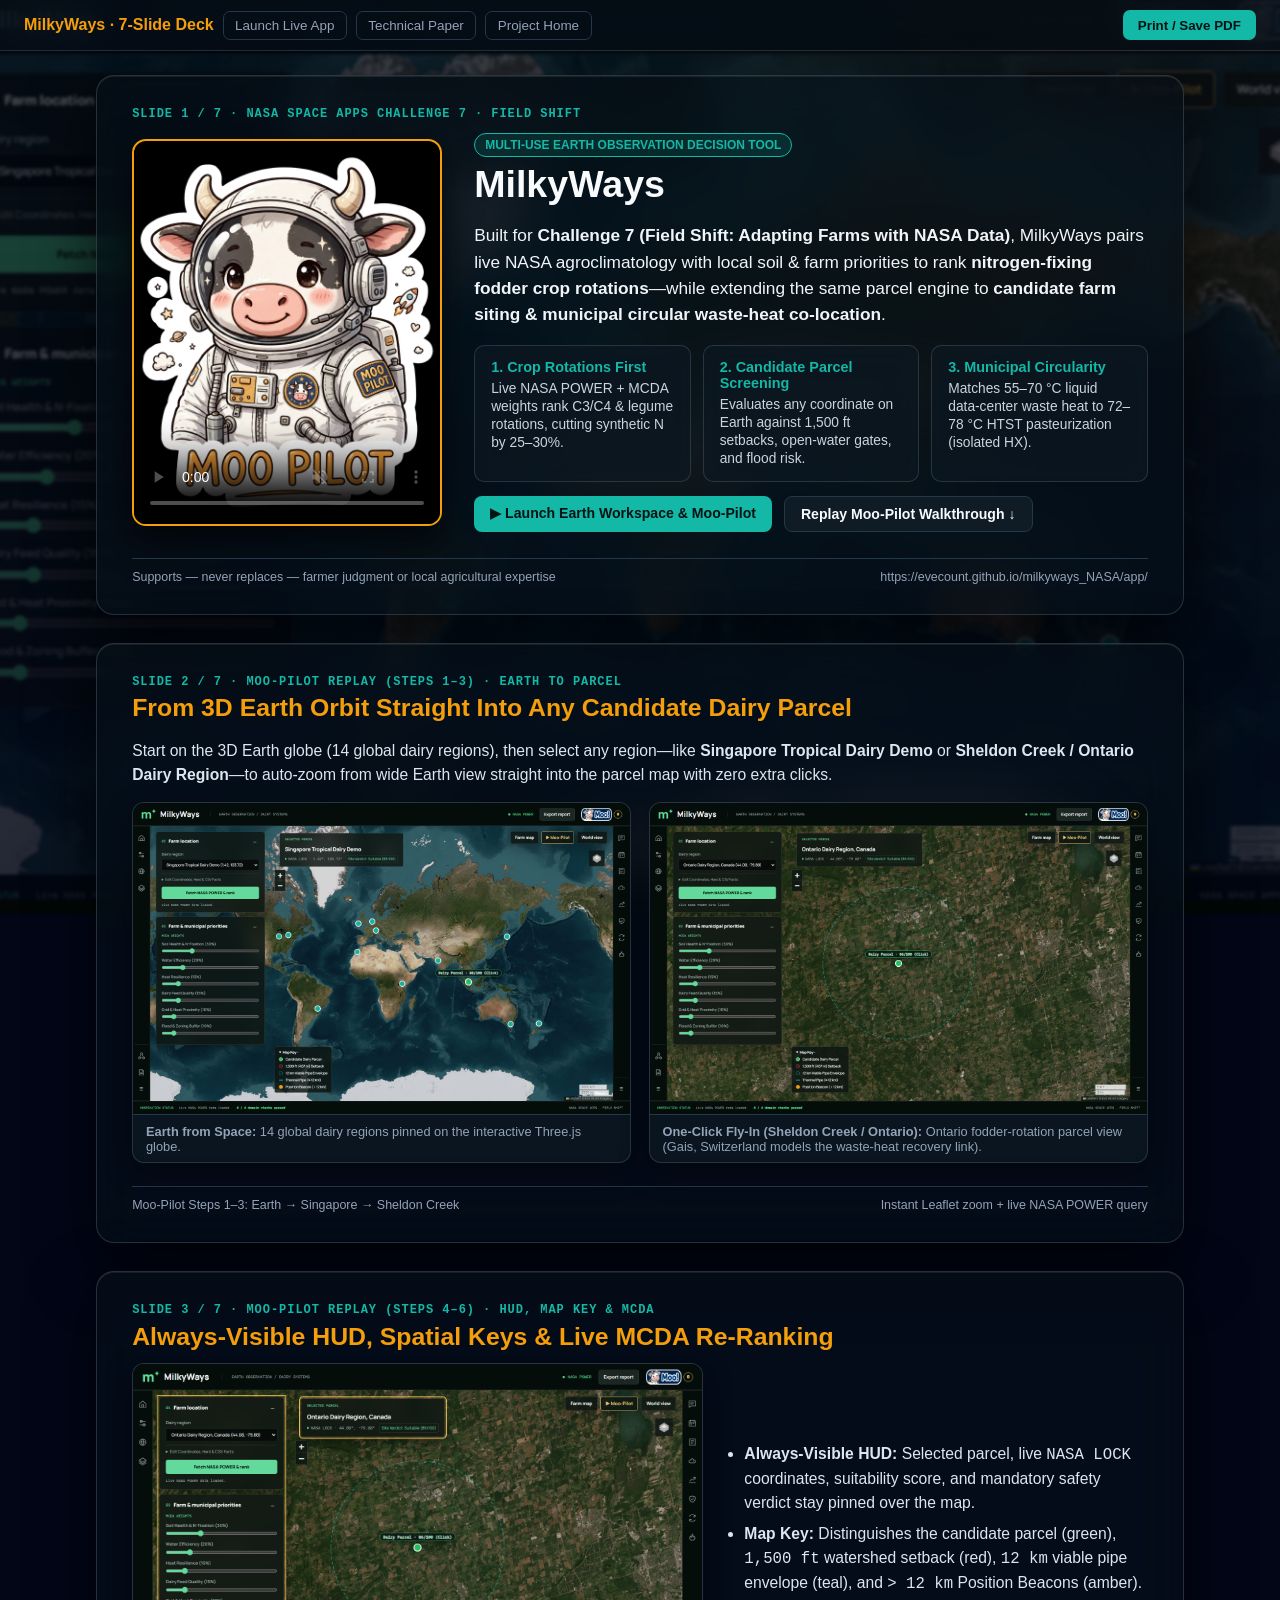
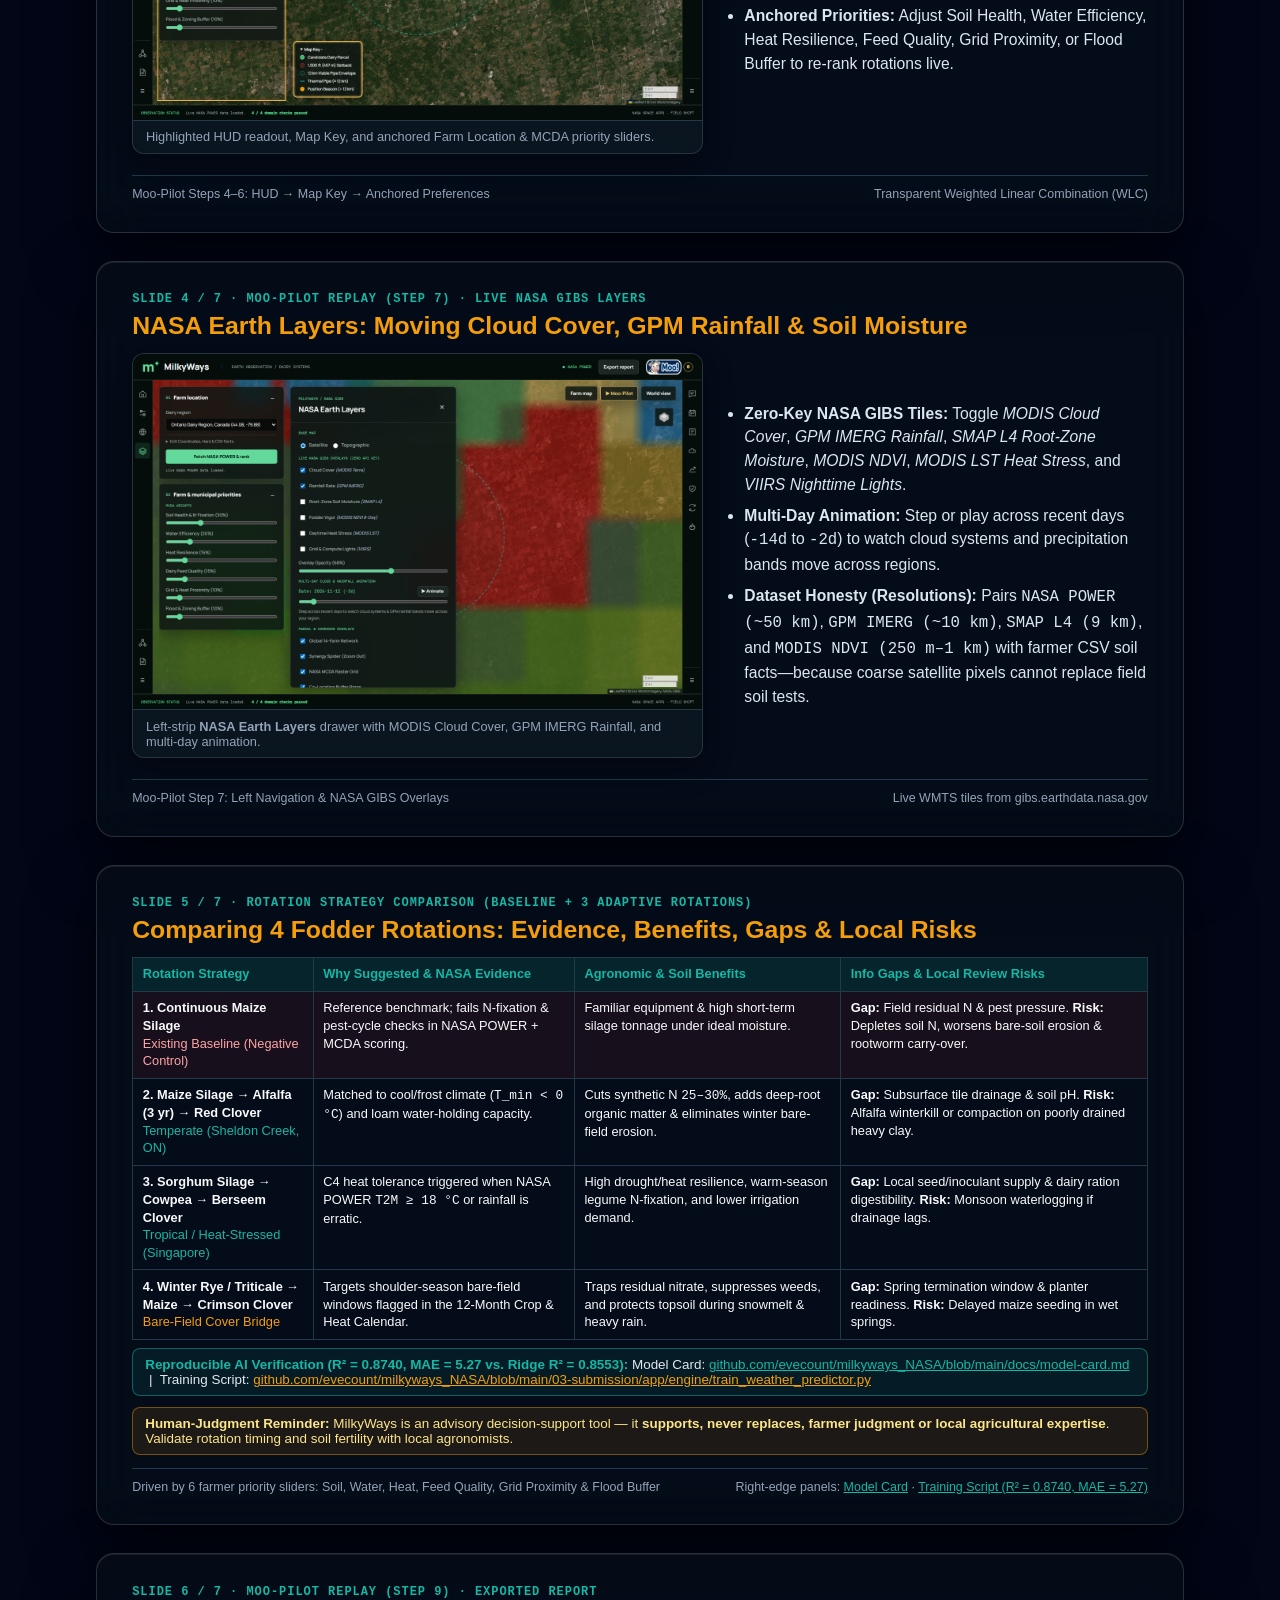
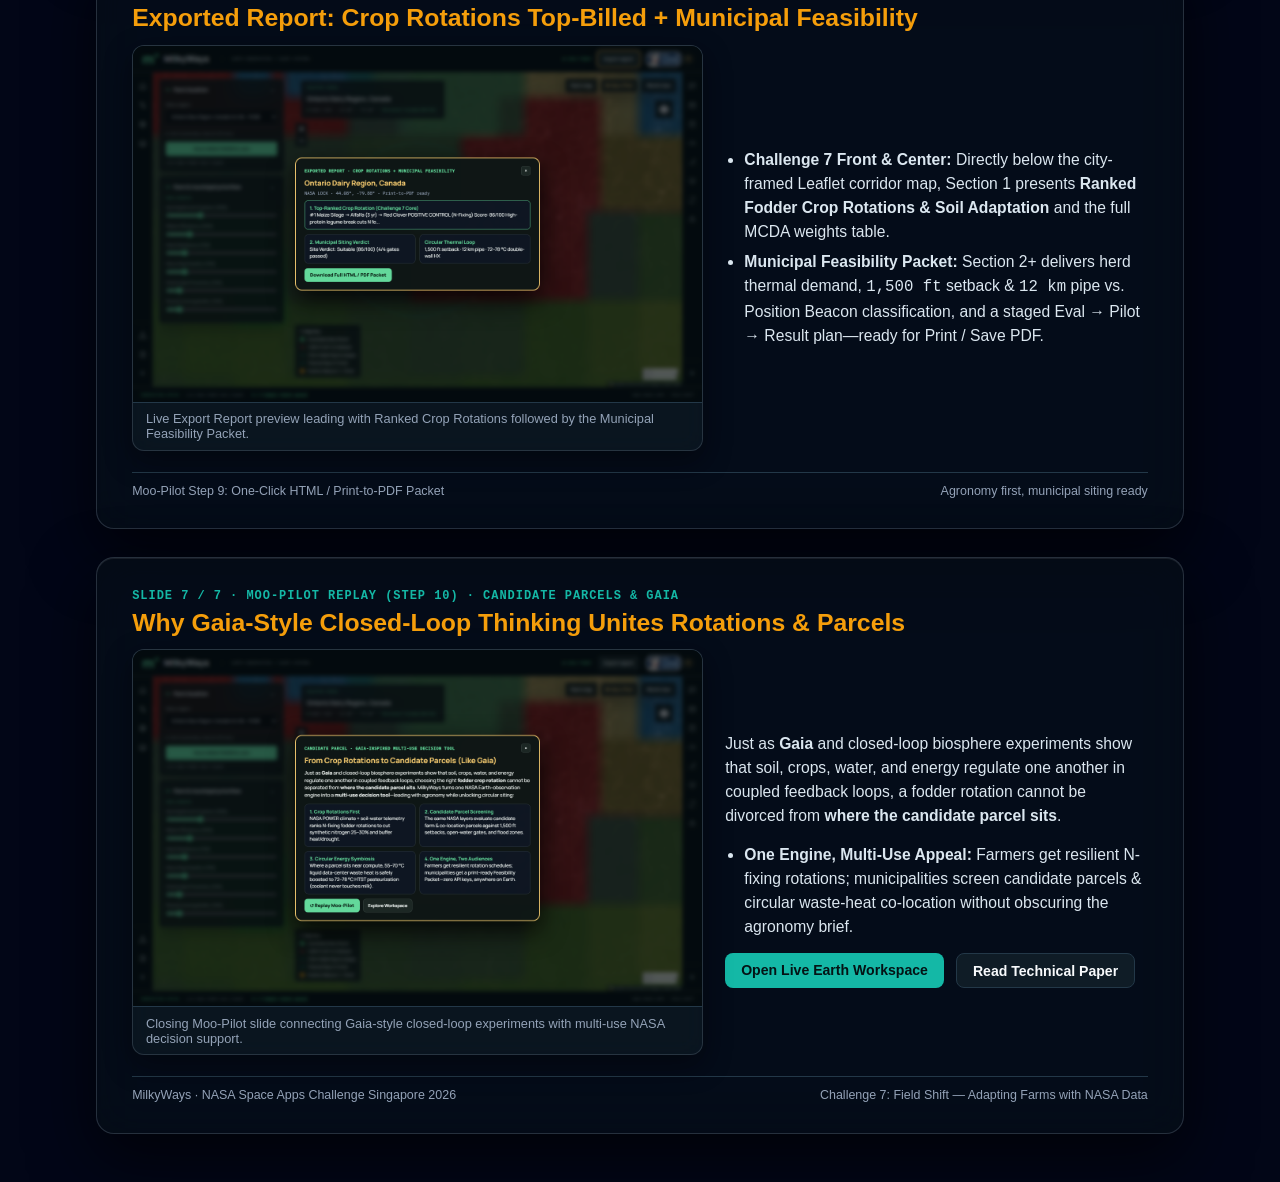
==== commit 8546a2b0: "Keep Sheldon Creek rotation & Gais waste-heat framing cleanly separated" ====
--- a/docs/slides/index.html
+++ b/docs/slides/index.html
@@ -286,7 +286,7 @@
           </div>
           <div class="shot-card">
             <img src="./shots/02_sheldon_creek.png" alt="Sheldon Creek Ontario Dairy Parcel Map" />
-            <div class="shot-cap"><strong>One-Click Fly-In (Sheldon Creek / Ontario):</strong> Dropdown selection auto-zooms into the 12 km thermal envelope.</div>
+            <div class="shot-cap"><strong>One-Click Fly-In (Sheldon Creek / Ontario):</strong> Ontario fodder-rotation parcel view (Gais, Switzerland models the waste-heat recovery link).</div>
           </div>
         </div>
       </div>
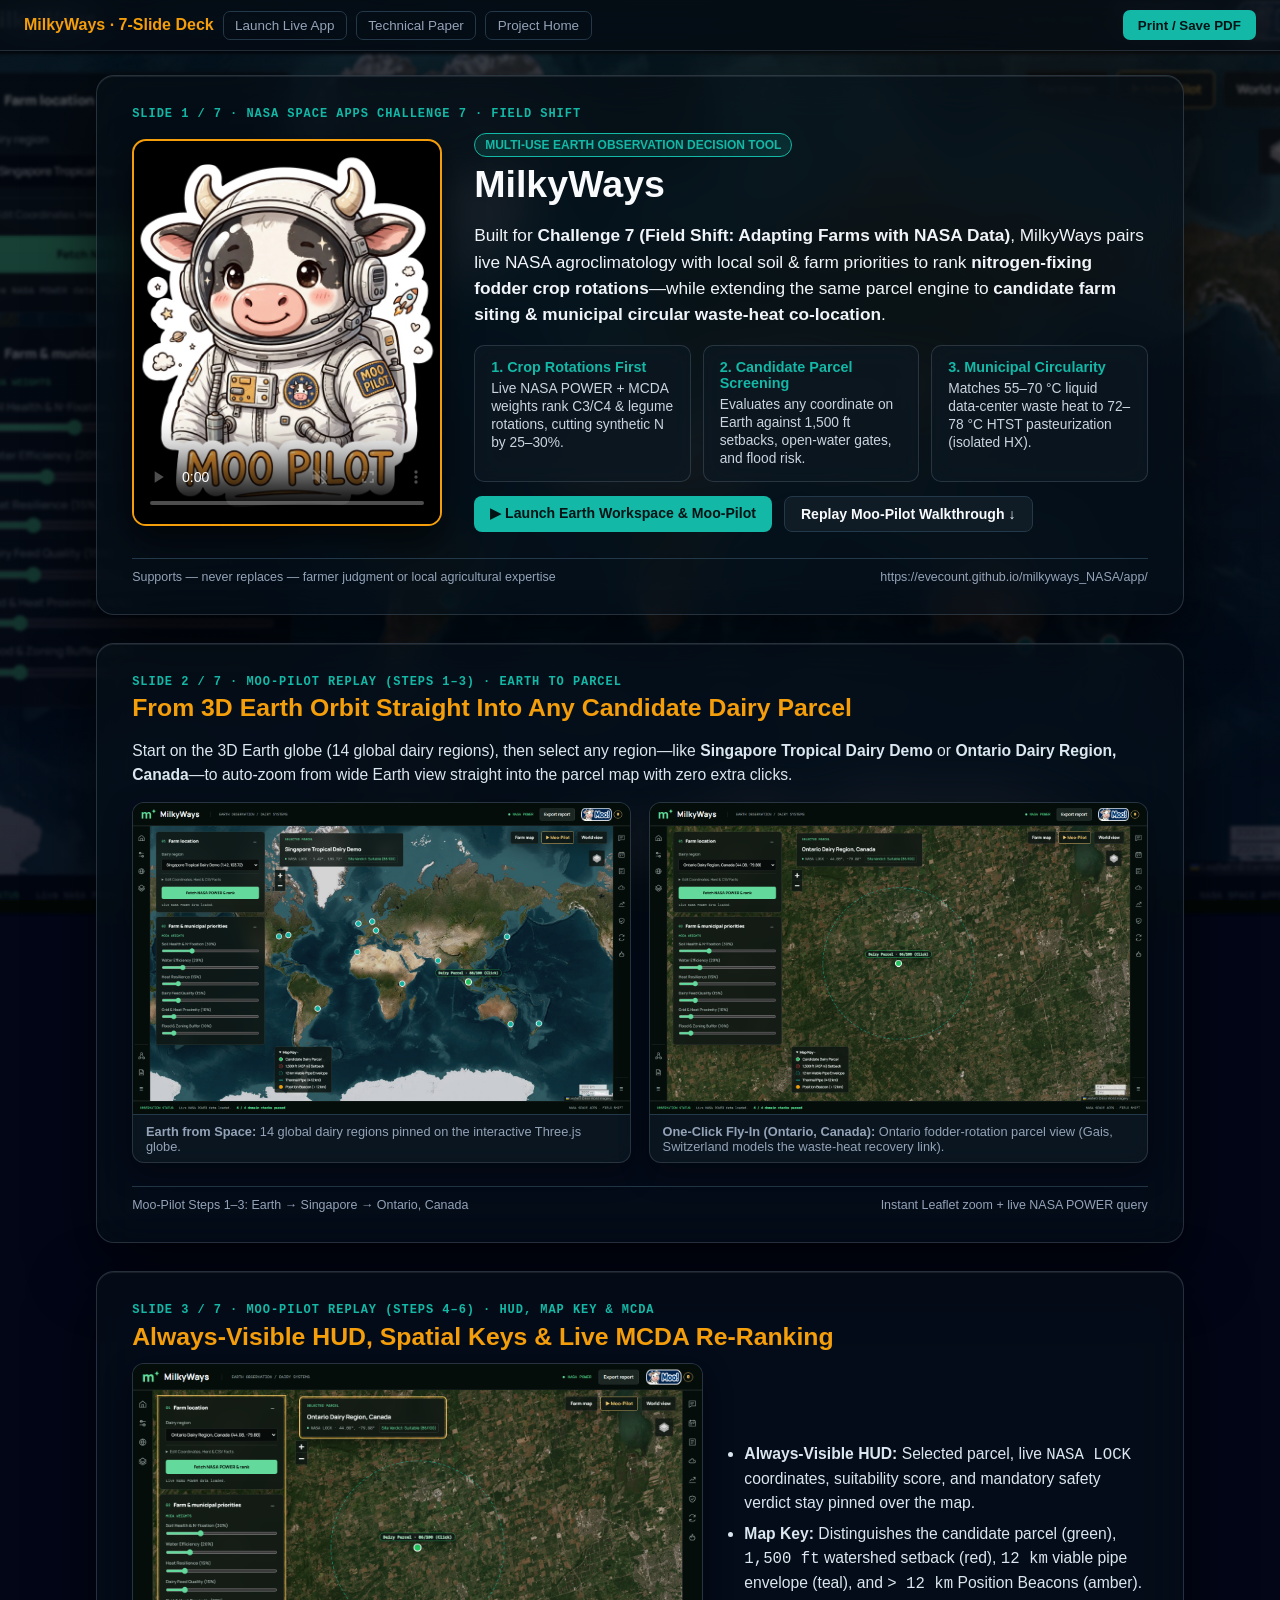
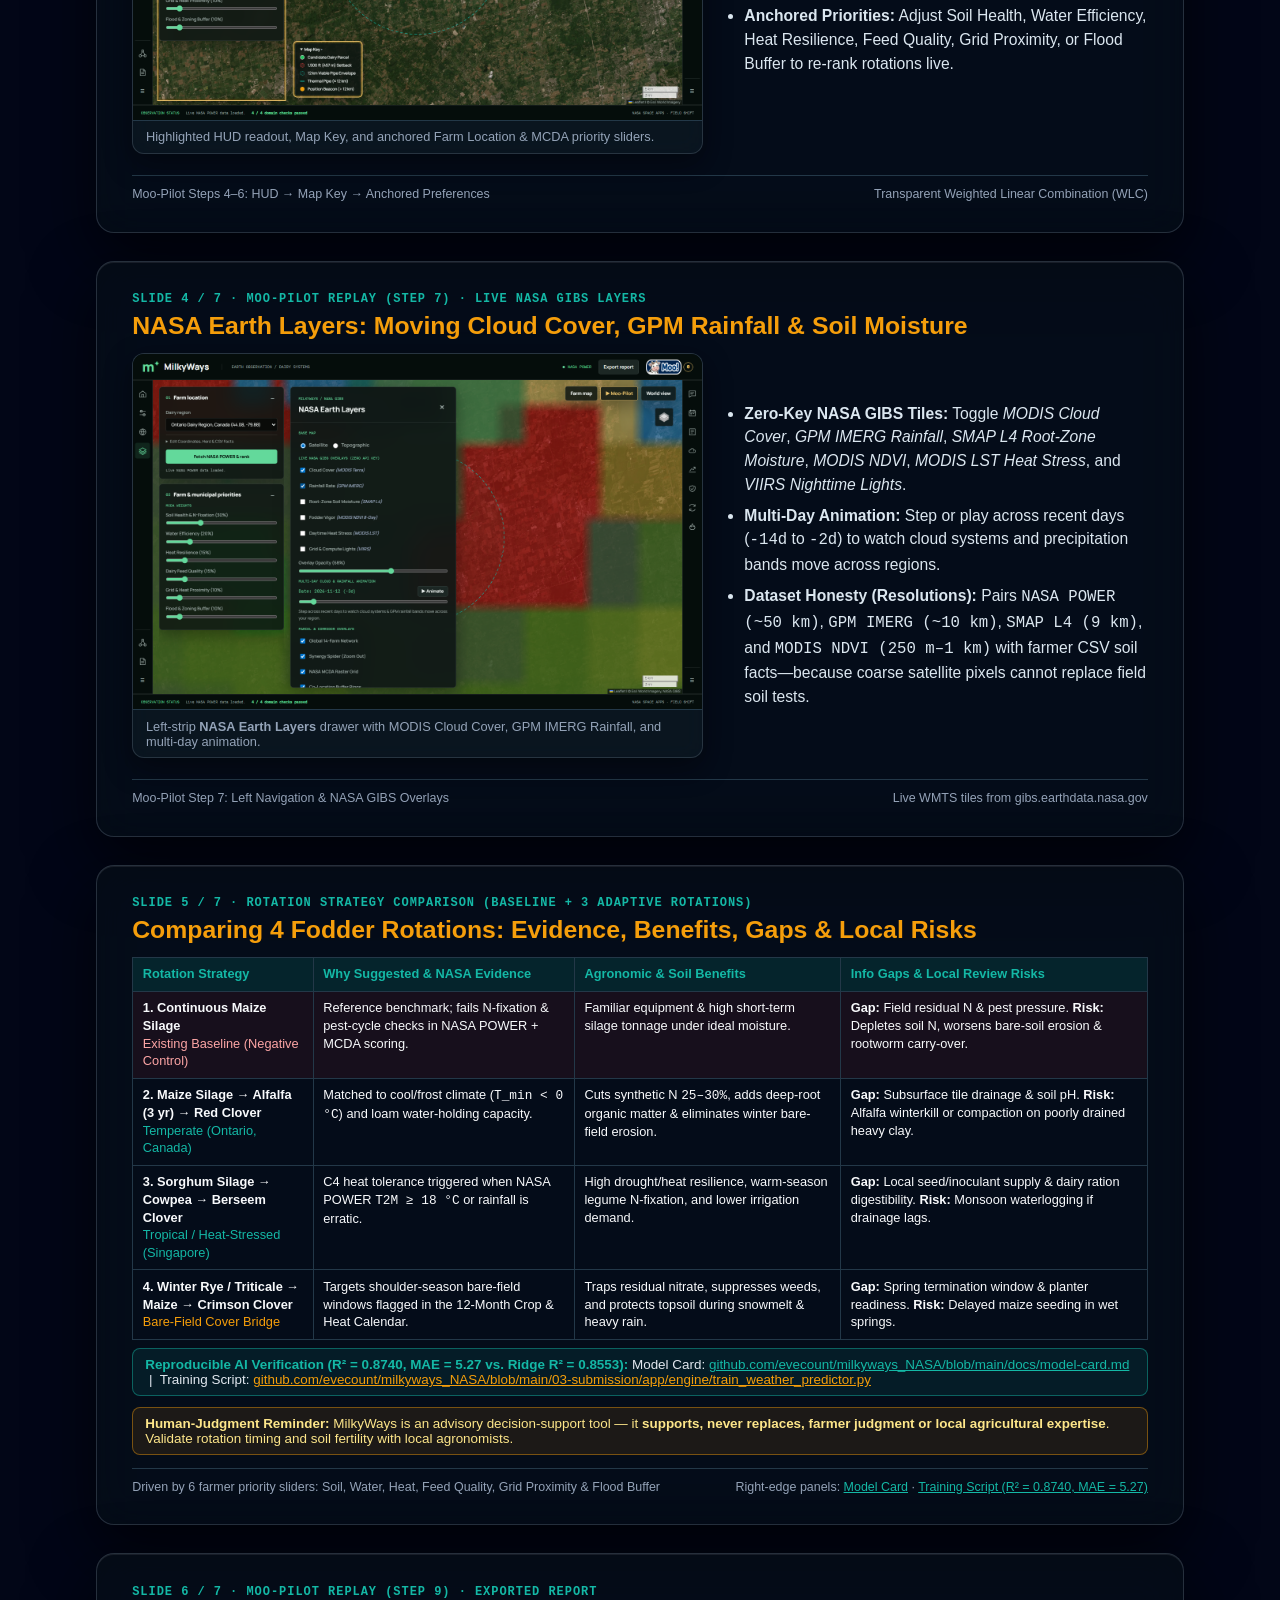
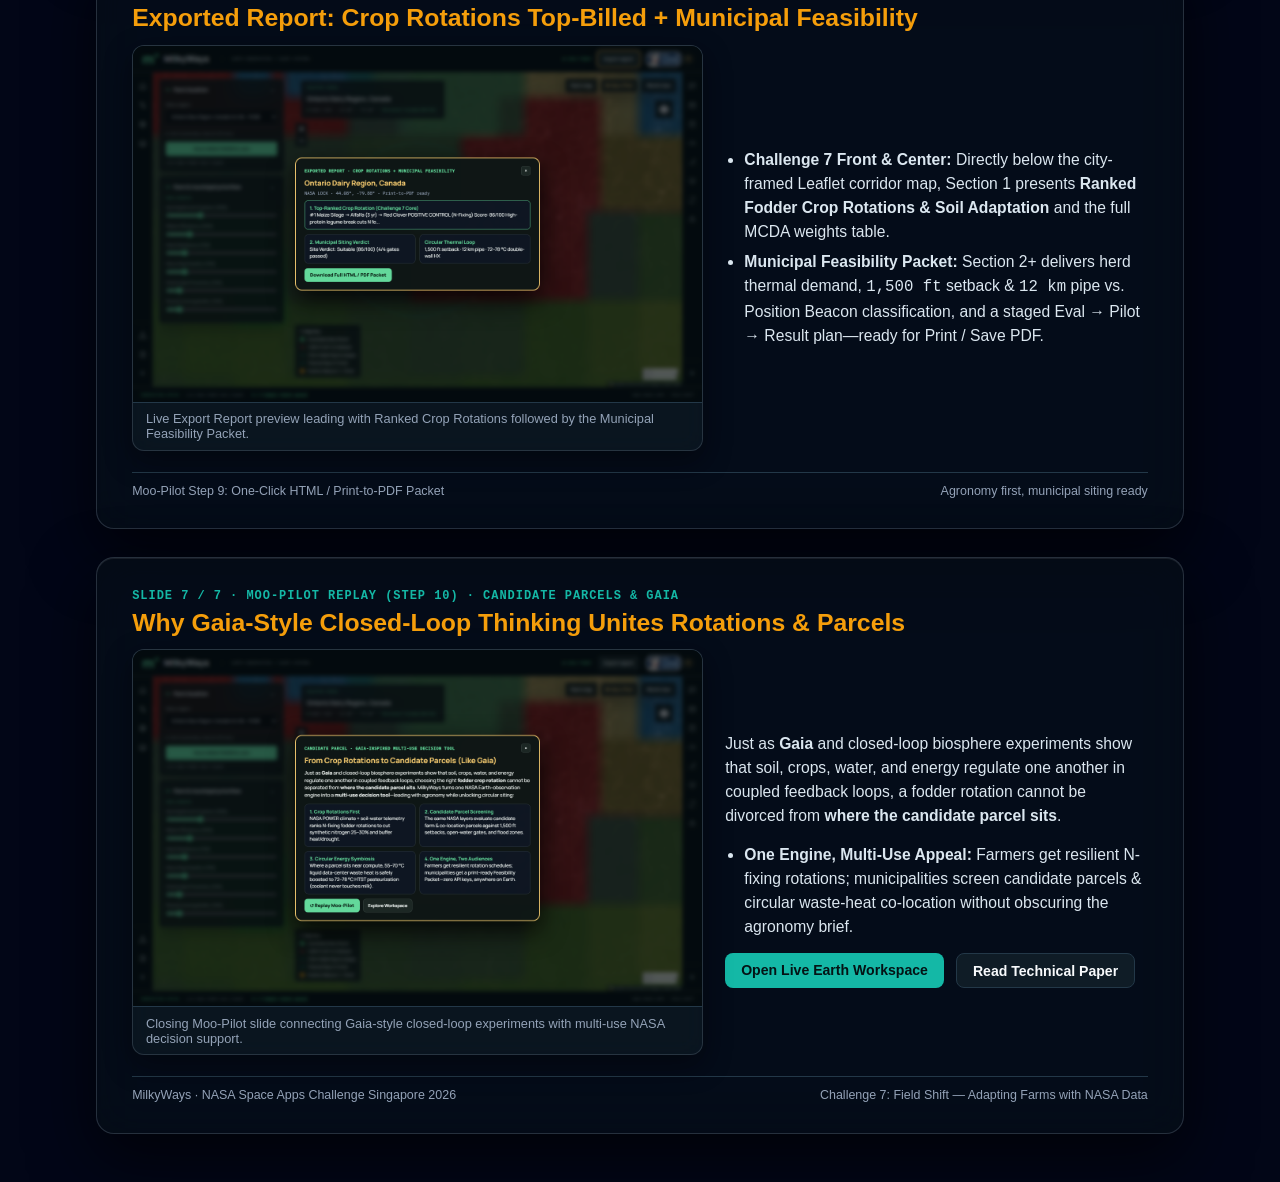
==== commit 3335150c: "Use generic Ontario Dairy Region, Canada label across app and slides" ====
--- a/docs/slides/index.html
+++ b/docs/slides/index.html
@@ -1,5 +1,6 @@
 <!DOCTYPE html>
 <html lang="en">
+
 <head>
   <meta charset="UTF-8" />
   <meta name="viewport" content="width=device-width, initial-scale=1.0" />
@@ -15,7 +16,11 @@
       --primary: #14b8a6;
       --indigo: #6366f1;
     }
-    * { box-sizing: border-box; }
+
+    * {
+      box-sizing: border-box;
+    }
+
     body {
       margin: 0;
       background: #020617;
@@ -24,6 +29,7 @@
       position: relative;
       min-height: 100vh;
     }
+
     body::before {
       content: "";
       position: fixed;
@@ -36,6 +42,7 @@
       filter: saturate(1.18) brightness(0.54) blur(1.5px);
       transform: scale(1.03);
     }
+
     body::after {
       content: "";
       position: fixed;
@@ -44,6 +51,7 @@
       background: linear-gradient(180deg, rgba(2, 6, 23, 0.42) 0%, rgba(2, 6, 23, 0.68) 100%);
       pointer-events: none;
     }
+
     .toolbar {
       position: sticky;
       top: 0;
@@ -58,7 +66,14 @@
       gap: 1rem;
       z-index: 20;
     }
-    .toolbar-links { display: flex; gap: 0.55rem; flex-wrap: wrap; align-items: center; }
+
+    .toolbar-links {
+      display: flex;
+      gap: 0.55rem;
+      flex-wrap: wrap;
+      align-items: center;
+    }
+
     .toolbar button {
       background: var(--primary);
       color: #041315;
@@ -68,6 +83,7 @@
       font-weight: 800;
       cursor: pointer;
     }
+
     .toolbar a {
       color: var(--muted);
       text-decoration: none;
@@ -76,7 +92,12 @@
       border: 1px solid var(--border);
       border-radius: 7px;
     }
-    .toolbar a:hover { color: var(--text); border-color: var(--primary); }
+
+    .toolbar a:hover {
+      color: var(--text);
+      border-color: var(--primary);
+    }
+
     .deck {
       max-width: 1120px;
       margin: 1.5rem auto 3rem;
@@ -85,6 +106,7 @@
       flex-direction: column;
       gap: 1.75rem;
     }
+
     .slide {
       background: rgba(7, 16, 24, 0.66);
       backdrop-filter: blur(22px) saturate(140%);
@@ -99,6 +121,7 @@
       box-shadow: 0 24px 64px rgba(0, 0, 0, 0.65), inset 0 1px 0 rgba(255, 255, 255, 0.08);
       page-break-after: always;
     }
+
     .slide-num {
       font-size: 0.75rem;
       color: var(--primary);
@@ -107,11 +130,37 @@
       text-transform: uppercase;
       font-family: ui-monospace, SFMono-Regular, Menlo, monospace;
     }
-    h1 { font-size: 2.35rem; margin: 0.35rem 0 0.6rem; line-height: 1.12; color: var(--text); }
-    h2 { font-size: 1.55rem; margin: 0.3rem 0 0.75rem; color: var(--accent); line-height: 1.2; }
-    p, li { font-size: 0.98rem; color: #dbe7f0; line-height: 1.52; }
-    ul { margin: 0.4rem 0 0; padding-left: 1.2rem; }
-    li { margin-bottom: 0.42rem; }
+
+    h1 {
+      font-size: 2.35rem;
+      margin: 0.35rem 0 0.6rem;
+      line-height: 1.12;
+      color: var(--text);
+    }
+
+    h2 {
+      font-size: 1.55rem;
+      margin: 0.3rem 0 0.75rem;
+      color: var(--accent);
+      line-height: 1.2;
+    }
+
+    p,
+    li {
+      font-size: 0.98rem;
+      color: #dbe7f0;
+      line-height: 1.52;
+    }
+
+    ul {
+      margin: 0.4rem 0 0;
+      padding-left: 1.2rem;
+    }
+
+    li {
+      margin-bottom: 0.42rem;
+    }
+
     .hero-split {
       display: grid;
       grid-template-columns: 310px 1fr;
@@ -119,6 +168,7 @@
       align-items: center;
       margin: 0.6rem 0;
     }
+
     .video-frame {
       width: 100%;
       aspect-ratio: 4 / 5;
@@ -128,12 +178,14 @@
       overflow: hidden;
       box-shadow: 0 14px 36px rgba(0, 0, 0, 0.65);
     }
+
     .video-frame video {
       width: 100%;
       height: 100%;
       object-fit: cover;
       display: block;
     }
+
     .split-shot {
       display: grid;
       grid-template-columns: 1.35fr 1fr;
@@ -141,12 +193,14 @@
       align-items: center;
       margin: 0.5rem 0;
     }
+
     .dual-shots {
       display: grid;
       grid-template-columns: 1fr 1fr;
       gap: 1.1rem;
       margin: 0.6rem 0;
     }
+
     .shot-card {
       background: rgba(15, 28, 38, 0.58);
       backdrop-filter: blur(12px);
@@ -156,24 +210,28 @@
       overflow: hidden;
       box-shadow: 0 10px 28px rgba(0, 0, 0, 0.4);
     }
+
     .shot-card img {
       width: 100%;
       display: block;
       aspect-ratio: 16 / 10;
       object-fit: cover;
     }
+
     .shot-cap {
       padding: 0.55rem 0.8rem;
       font-size: 0.8rem;
       color: var(--muted);
       border-top: 1px solid var(--border);
     }
+
     .pill-grid {
       display: grid;
       grid-template-columns: repeat(3, minmax(0, 1fr));
       gap: 0.75rem;
       margin-top: 1rem;
     }
+
     .box {
       background: rgba(15, 28, 38, 0.56);
       backdrop-filter: blur(12px);
@@ -182,8 +240,21 @@
       border-radius: 10px;
       padding: 0.85rem 1rem;
     }
-    .box strong { color: var(--primary); display: block; margin-bottom: 0.25rem; font-size: 0.9rem; }
-    .box span, .box p { font-size: 0.86rem; margin: 0; color: #cbd5e1; }
+
+    .box strong {
+      color: var(--primary);
+      display: block;
+      margin-bottom: 0.25rem;
+      font-size: 0.9rem;
+    }
+
+    .box span,
+    .box p {
+      font-size: 0.86rem;
+      margin: 0;
+      color: #cbd5e1;
+    }
+
     .slide-foot {
       display: flex;
       justify-content: space-between;
@@ -194,7 +265,14 @@
       padding-top: 0.7rem;
       margin-top: 0.8rem;
     }
-    .cta-row { display: flex; gap: 0.75rem; flex-wrap: wrap; margin-top: 0.9rem; }
+
+    .cta-row {
+      display: flex;
+      gap: 0.75rem;
+      flex-wrap: wrap;
+      margin-top: 0.9rem;
+    }
+
     .cta-btn {
       display: inline-block;
       padding: 0.55rem 1rem;
@@ -203,25 +281,91 @@
       font-size: 0.88rem;
       text-decoration: none;
     }
-    .cta-primary { background: var(--primary); color: #041315; }
-    .cta-secondary { background: var(--card); color: var(--text); border: 1px solid var(--border); }
-    .rot-table { width: 100%; border-collapse: collapse; margin-top: 0.65rem; font-size: 0.8rem; }
-    .rot-table th, .rot-table td { border: 1px solid var(--border); padding: 0.48rem 0.6rem; text-align: left; vertical-align: top; line-height: 1.38; }
-    .rot-table th { background: rgba(20, 184, 166, 0.14); color: var(--primary); font-weight: 800; }
-    .rot-table tr.neg { background: rgba(239, 68, 68, 0.08); }
-    .advisory-bar { margin-top: 0.65rem; padding: 0.5rem 0.75rem; border-radius: 8px; background: rgba(245, 158, 11, 0.1); border: 1px solid rgba(245, 158, 11, 0.42); font-size: 0.84rem; color: #fde68a; }
+
+    .cta-primary {
+      background: var(--primary);
+      color: #041315;
+    }
+
+    .cta-secondary {
+      background: var(--card);
+      color: var(--text);
+      border: 1px solid var(--border);
+    }
+
+    .rot-table {
+      width: 100%;
+      border-collapse: collapse;
+      margin-top: 0.65rem;
+      font-size: 0.8rem;
+    }
+
+    .rot-table th,
+    .rot-table td {
+      border: 1px solid var(--border);
+      padding: 0.48rem 0.6rem;
+      text-align: left;
+      vertical-align: top;
+      line-height: 1.38;
+    }
+
+    .rot-table th {
+      background: rgba(20, 184, 166, 0.14);
+      color: var(--primary);
+      font-weight: 800;
+    }
+
+    .rot-table tr.neg {
+      background: rgba(239, 68, 68, 0.08);
+    }
+
+    .advisory-bar {
+      margin-top: 0.65rem;
+      padding: 0.5rem 0.75rem;
+      border-radius: 8px;
+      background: rgba(245, 158, 11, 0.1);
+      border: 1px solid rgba(245, 158, 11, 0.42);
+      font-size: 0.84rem;
+      color: #fde68a;
+    }
+
     @media (max-width: 860px) {
-      .hero-split, .split-shot, .dual-shots, .pill-grid { grid-template-columns: 1fr; }
-      .video-frame { max-width: 340px; margin: 0 auto; }
-    }
+
+      .hero-split,
+      .split-shot,
+      .dual-shots,
+      .pill-grid {
+        grid-template-columns: 1fr;
+      }
+
+      .video-frame {
+        max-width: 340px;
+        margin: 0 auto;
+      }
+    }
+
     @media print {
-      .toolbar { display: none; }
-      body { background: #071018; }
-      .deck { margin: 0; max-width: none; }
-      .slide { box-shadow: none; margin-bottom: 0; }
+      .toolbar {
+        display: none;
+      }
+
+      body {
+        background: #071018;
+      }
+
+      .deck {
+        margin: 0;
+        max-width: none;
+      }
+
+      .slide {
+        box-shadow: none;
+        margin-bottom: 0;
+      }
     }
   </style>
 </head>
+
 <body>
   <div class="toolbar">
     <div class="toolbar-links">
@@ -239,22 +383,30 @@
       <div class="slide-num">Slide 1 / 7 · NASA Space Apps Challenge 7 · Field Shift</div>
       <div class="hero-split">
         <div class="video-frame">
-          <video src="./milkyway_video.mp4" autoplay muted loop playsinline controls poster="../app/stickers/moo-pilot.png"></video>
+          <video src="./milkyway_video.mp4" autoplay muted loop playsinline controls
+            poster="../app/stickers/moo-pilot.png"></video>
         </div>
         <div>
-          <span style="display:inline-block;padding:4px 10px;border-radius:999px;background:rgba(20,184,166,0.14);border:1px solid var(--primary);color:var(--primary);font-size:0.75rem;font-weight:800;">MULTI-USE EARTH OBSERVATION DECISION TOOL</span>
+          <span
+            style="display:inline-block;padding:4px 10px;border-radius:999px;background:rgba(20,184,166,0.14);border:1px solid var(--primary);color:var(--primary);font-size:0.75rem;font-weight:800;">MULTI-USE
+            EARTH OBSERVATION DECISION TOOL</span>
           <h1>MilkyWays</h1>
           <p style="font-size:1.08rem;color:#f1f5f9;">
-            Built for <strong>Challenge 7 (Field Shift: Adapting Farms with NASA Data)</strong>, MilkyWays pairs live NASA agroclimatology with local soil &amp; farm priorities to rank <strong>nitrogen-fixing fodder crop rotations</strong>—while extending the same parcel engine to <strong>candidate farm siting &amp; municipal circular waste-heat co-location</strong>.
+            Built for <strong>Challenge 7 (Field Shift: Adapting Farms with NASA Data)</strong>, MilkyWays pairs live
+            NASA agroclimatology with local soil &amp; farm priorities to rank <strong>nitrogen-fixing fodder crop
+              rotations</strong>—while extending the same parcel engine to <strong>candidate farm siting &amp; municipal
+              circular waste-heat co-location</strong>.
           </p>
           <div class="pill-grid">
             <div class="box">
               <strong>1. Crop Rotations First</strong>
-              <span>Live NASA POWER + MCDA weights rank C3/C4 &amp; legume rotations, cutting synthetic N by 25–30%.</span>
+              <span>Live NASA POWER + MCDA weights rank C3/C4 &amp; legume rotations, cutting synthetic N by
+                25–30%.</span>
             </div>
             <div class="box">
               <strong>2. Candidate Parcel Screening</strong>
-              <span>Evaluates any coordinate on Earth against 1,500 ft setbacks, open-water gates, and flood risk.</span>
+              <span>Evaluates any coordinate on Earth against 1,500 ft setbacks, open-water gates, and flood
+                risk.</span>
             </div>
             <div class="box">
               <strong>3. Municipal Circularity</strong>
@@ -273,25 +425,29 @@
       </div>
     </section>
 
-    <!-- SLIDE 2: MOO-PILOT STEPS 1-3 (EARTH -> SINGAPORE -> SHELDON CREEK) -->
+    <!-- SLIDE 2: MOO-PILOT STEPS 1-3 (EARTH -> SINGAPORE -> ONTARIO) -->
     <section class="slide" id="slide-2">
       <div>
         <div class="slide-num">Slide 2 / 7 · Moo-Pilot Replay (Steps 1–3) · Earth to Parcel</div>
         <h2>From 3D Earth Orbit Straight Into Any Candidate Dairy Parcel</h2>
-        <p>Start on the 3D Earth globe (14 global dairy regions), then select any region—like <strong>Singapore Tropical Dairy Demo</strong> or <strong>Sheldon Creek / Ontario Dairy Region</strong>—to auto-zoom from wide Earth view straight into the parcel map with zero extra clicks.</p>
+        <p>Start on the 3D Earth globe (14 global dairy regions), then select any region—like <strong>Singapore Tropical
+            Dairy Demo</strong> or <strong>Ontario Dairy Region, Canada</strong>—to auto-zoom from wide Earth
+          view straight into the parcel map with zero extra clicks.</p>
         <div class="dual-shots">
           <div class="shot-card">
             <img src="./shots/01_earth.png" alt="MilkyWays 3D Earth Globe View" />
-            <div class="shot-cap"><strong>Earth from Space:</strong> 14 global dairy regions pinned on the interactive Three.js globe.</div>
+            <div class="shot-cap"><strong>Earth from Space:</strong> 14 global dairy regions pinned on the interactive
+              Three.js globe.</div>
           </div>
           <div class="shot-card">
-            <img src="./shots/02_sheldon_creek.png" alt="Sheldon Creek Ontario Dairy Parcel Map" />
-            <div class="shot-cap"><strong>One-Click Fly-In (Sheldon Creek / Ontario):</strong> Ontario fodder-rotation parcel view (Gais, Switzerland models the waste-heat recovery link).</div>
+            <img src="./shots/02_sheldon_creek.png" alt="Ontario Dairy Region Parcel Map" />
+            <div class="shot-cap"><strong>One-Click Fly-In (Ontario, Canada):</strong> Ontario fodder-rotation
+              parcel view (Gais, Switzerland models the waste-heat recovery link).</div>
           </div>
         </div>
       </div>
       <div class="slide-foot">
-        <span>Moo-Pilot Steps 1–3: Earth → Singapore → Sheldon Creek</span>
+        <span>Moo-Pilot Steps 1–3: Earth → Singapore → Ontario, Canada</span>
         <span>Instant Leaflet zoom + live NASA POWER query</span>
       </div>
     </section>
@@ -304,13 +460,18 @@
         <div class="split-shot">
           <div class="shot-card">
             <img src="./shots/03_hud_key_anchors.png" alt="HUD, Map Key, and Anchored Farm Preferences" />
-            <div class="shot-cap">Highlighted HUD readout, Map Key, and anchored Farm Location &amp; MCDA priority sliders.</div>
+            <div class="shot-cap">Highlighted HUD readout, Map Key, and anchored Farm Location &amp; MCDA priority
+              sliders.</div>
           </div>
           <div>
             <ul>
-              <li><strong>Always-Visible HUD:</strong> Selected parcel, live <code>NASA LOCK</code> coordinates, suitability score, and mandatory safety verdict stay pinned over the map.</li>
-              <li><strong>Map Key:</strong> Distinguishes the candidate parcel (green), <code>1,500 ft</code> watershed setback (red), <code>12 km</code> viable pipe envelope (teal), and <code>&gt; 12 km</code> Position Beacons (amber).</li>
-              <li><strong>Anchored Priorities:</strong> Adjust Soil Health, Water Efficiency, Heat Resilience, Feed Quality, Grid Proximity, or Flood Buffer to re-rank rotations live.</li>
+              <li><strong>Always-Visible HUD:</strong> Selected parcel, live <code>NASA LOCK</code> coordinates,
+                suitability score, and mandatory safety verdict stay pinned over the map.</li>
+              <li><strong>Map Key:</strong> Distinguishes the candidate parcel (green), <code>1,500 ft</code> watershed
+                setback (red), <code>12 km</code> viable pipe envelope (teal), and <code>&gt; 12 km</code> Position
+                Beacons (amber).</li>
+              <li><strong>Anchored Priorities:</strong> Adjust Soil Health, Water Efficiency, Heat Resilience, Feed
+                Quality, Grid Proximity, or Flood Buffer to re-rank rotations live.</li>
             </ul>
           </div>
         </div>
@@ -329,13 +490,21 @@
         <div class="split-shot">
           <div class="shot-card">
             <img src="./shots/04_nasa_gibs_layers.png" alt="NASA GIBS Cloud Cover and Rainfall Overlays" />
-            <div class="shot-cap">Left-strip <strong>NASA Earth Layers</strong> drawer with MODIS Cloud Cover, GPM IMERG Rainfall, and multi-day animation.</div>
+            <div class="shot-cap">Left-strip <strong>NASA Earth Layers</strong> drawer with MODIS Cloud Cover, GPM IMERG
+              Rainfall, and multi-day animation.</div>
           </div>
           <div>
             <ul>
-              <li><strong>Zero-Key NASA GIBS Tiles:</strong> Toggle <em>MODIS Cloud Cover</em>, <em>GPM IMERG Rainfall</em>, <em>SMAP L4 Root-Zone Moisture</em>, <em>MODIS NDVI</em>, <em>MODIS LST Heat Stress</em>, and <em>VIIRS Nighttime Lights</em>.</li>
-              <li><strong>Multi-Day Animation:</strong> Step or play across recent days (<code>-14d</code> to <code>-2d</code>) to watch cloud systems and precipitation bands move across regions.</li>
-              <li><strong>Dataset Honesty (Resolutions):</strong> Pairs <code>NASA POWER (~50 km)</code>, <code>GPM IMERG (~10 km)</code>, <code>SMAP L4 (9 km)</code>, and <code>MODIS NDVI (250 m–1 km)</code> with farmer CSV soil facts—because coarse satellite pixels cannot replace field soil tests.</li>
+              <li><strong>Zero-Key NASA GIBS Tiles:</strong> Toggle <em>MODIS Cloud Cover</em>, <em>GPM IMERG
+                  Rainfall</em>, <em>SMAP L4 Root-Zone Moisture</em>, <em>MODIS NDVI</em>, <em>MODIS LST Heat
+                  Stress</em>, and <em>VIIRS Nighttime Lights</em>.</li>
+              <li><strong>Multi-Day Animation:</strong> Step or play across recent days (<code>-14d</code> to
+                <code>-2d</code>) to watch cloud systems and precipitation bands move across regions.
+              </li>
+              <li><strong>Dataset Honesty (Resolutions):</strong> Pairs <code>NASA POWER (~50 km)</code>,
+                <code>GPM IMERG (~10 km)</code>, <code>SMAP L4 (9 km)</code>, and <code>MODIS NDVI (250 m–1 km)</code>
+                with farmer CSV soil facts—because coarse satellite pixels cannot replace field soil tests.
+              </li>
             </ul>
           </div>
         </div>
@@ -362,43 +531,65 @@
           </thead>
           <tbody>
             <tr class="neg">
-              <td><strong>1. Continuous Maize Silage</strong><br/><span style="color:#fca5a5;">Existing Baseline (Negative Control)</span></td>
+              <td><strong>1. Continuous Maize Silage</strong><br /><span style="color:#fca5a5;">Existing Baseline
+                  (Negative Control)</span></td>
               <td>Reference benchmark; fails N-fixation &amp; pest-cycle checks in NASA POWER + MCDA scoring.</td>
               <td>Familiar equipment &amp; high short-term silage tonnage under ideal moisture.</td>
-              <td><strong>Gap:</strong> Field residual N &amp; pest pressure. <strong>Risk:</strong> Depletes soil N, worsens bare-soil erosion &amp; rootworm carry-over.</td>
+              <td><strong>Gap:</strong> Field residual N &amp; pest pressure. <strong>Risk:</strong> Depletes soil N,
+                worsens bare-soil erosion &amp; rootworm carry-over.</td>
             </tr>
             <tr>
-              <td><strong>2. Maize Silage → Alfalfa (3 yr) → Red Clover</strong><br/><span style="color:var(--primary);">Temperate (Sheldon Creek, ON)</span></td>
+              <td><strong>2. Maize Silage → Alfalfa (3 yr) → Red Clover</strong><br /><span
+                  style="color:var(--primary);">Temperate (Ontario, Canada)</span></td>
               <td>Matched to cool/frost climate (<code>T_min &lt; 0 °C</code>) and loam water-holding capacity.</td>
-              <td>Cuts synthetic N <code>25–30%</code>, adds deep-root organic matter &amp; eliminates winter bare-field erosion.</td>
-              <td><strong>Gap:</strong> Subsurface tile drainage &amp; soil pH. <strong>Risk:</strong> Alfalfa winterkill or compaction on poorly drained heavy clay.</td>
+              <td>Cuts synthetic N <code>25–30%</code>, adds deep-root organic matter &amp; eliminates winter bare-field
+                erosion.</td>
+              <td><strong>Gap:</strong> Subsurface tile drainage &amp; soil pH. <strong>Risk:</strong> Alfalfa
+                winterkill or compaction on poorly drained heavy clay.</td>
             </tr>
             <tr>
-              <td><strong>3. Sorghum Silage → Cowpea → Berseem Clover</strong><br/><span style="color:var(--primary);">Tropical / Heat-Stressed (Singapore)</span></td>
+              <td><strong>3. Sorghum Silage → Cowpea → Berseem Clover</strong><br /><span
+                  style="color:var(--primary);">Tropical / Heat-Stressed (Singapore)</span></td>
               <td>C4 heat tolerance triggered when NASA POWER <code>T2M ≥ 18 °C</code> or rainfall is erratic.</td>
               <td>High drought/heat resilience, warm-season legume N-fixation, and lower irrigation demand.</td>
-              <td><strong>Gap:</strong> Local seed/inoculant supply &amp; dairy ration digestibility. <strong>Risk:</strong> Monsoon waterlogging if drainage lags.</td>
+              <td><strong>Gap:</strong> Local seed/inoculant supply &amp; dairy ration digestibility.
+                <strong>Risk:</strong> Monsoon waterlogging if drainage lags.
+              </td>
             </tr>
             <tr>
-              <td><strong>4. Winter Rye / Triticale → Maize → Crimson Clover</strong><br/><span style="color:var(--accent);">Bare-Field Cover Bridge</span></td>
+              <td><strong>4. Winter Rye / Triticale → Maize → Crimson Clover</strong><br /><span
+                  style="color:var(--accent);">Bare-Field Cover Bridge</span></td>
               <td>Targets shoulder-season bare-field windows flagged in the 12-Month Crop &amp; Heat Calendar.</td>
               <td>Traps residual nitrate, suppresses weeds, and protects topsoil during snowmelt &amp; heavy rain.</td>
-              <td><strong>Gap:</strong> Spring termination window &amp; planter readiness. <strong>Risk:</strong> Delayed maize seeding in wet springs.</td>
+              <td><strong>Gap:</strong> Spring termination window &amp; planter readiness. <strong>Risk:</strong>
+                Delayed maize seeding in wet springs.</td>
             </tr>
           </tbody>
         </table>
-        <div class="advisory-bar" style="border-color:rgba(20,184,166,0.45);background:rgba(20,184,166,0.1);color:#e2e8f0;margin-top:0.55rem;">
-          <strong style="color:var(--primary);">Reproducible AI Verification (R² = 0.8740, MAE = 5.27 vs. Ridge R² = 0.8553):</strong>
-          Model Card: <a href="https://github.com/evecount/milkyways_NASA/blob/main/docs/model-card.md" target="_blank" style="color:var(--primary);">github.com/evecount/milkyways_NASA/blob/main/docs/model-card.md</a> &nbsp;|&nbsp;
-          Training Script: <a href="https://github.com/evecount/milkyways_NASA/blob/main/03-submission/app/engine/train_weather_predictor.py" target="_blank" style="color:var(--accent);">github.com/evecount/milkyways_NASA/blob/main/03-submission/app/engine/train_weather_predictor.py</a>
+        <div class="advisory-bar"
+          style="border-color:rgba(20,184,166,0.45);background:rgba(20,184,166,0.1);color:#e2e8f0;margin-top:0.55rem;">
+          <strong style="color:var(--primary);">Reproducible AI Verification (R² = 0.8740, MAE = 5.27 vs. Ridge R² =
+            0.8553):</strong>
+          Model Card: <a href="https://github.com/evecount/milkyways_NASA/blob/main/docs/model-card.md" target="_blank"
+            style="color:var(--primary);">github.com/evecount/milkyways_NASA/blob/main/docs/model-card.md</a>
+          &nbsp;|&nbsp;
+          Training Script: <a
+            href="https://github.com/evecount/milkyways_NASA/blob/main/03-submission/app/engine/train_weather_predictor.py"
+            target="_blank"
+            style="color:var(--accent);">github.com/evecount/milkyways_NASA/blob/main/03-submission/app/engine/train_weather_predictor.py</a>
         </div>
         <div class="advisory-bar">
-          <strong>Human-Judgment Reminder:</strong> MilkyWays is an advisory decision-support tool — it <strong>supports, never replaces, farmer judgment or local agricultural expertise</strong>. Validate rotation timing and soil fertility with local agronomists.
+          <strong>Human-Judgment Reminder:</strong> MilkyWays is an advisory decision-support tool — it
+          <strong>supports, never replaces, farmer judgment or local agricultural expertise</strong>. Validate rotation
+          timing and soil fertility with local agronomists.
         </div>
       </div>
       <div class="slide-foot">
-        <span>Driven by 6 farmer priority sliders: Soil, Water, Heat, Feed Quality, Grid Proximity &amp; Flood Buffer</span>
-        <span>Right-edge panels: <a href="../model-card.md" style="color:var(--primary);">Model Card</a> &middot; <a href="https://github.com/evecount/milkyways_NASA/blob/main/03-submission/app/engine/train_weather_predictor.py" target="_blank" style="color:var(--primary);">Training Script (R² = 0.8740, MAE = 5.27)</a></span>
+        <span>Driven by 6 farmer priority sliders: Soil, Water, Heat, Feed Quality, Grid Proximity &amp; Flood
+          Buffer</span>
+        <span>Right-edge panels: <a href="../model-card.md" style="color:var(--primary);">Model Card</a> &middot; <a
+            href="https://github.com/evecount/milkyways_NASA/blob/main/03-submission/app/engine/train_weather_predictor.py"
+            target="_blank" style="color:var(--primary);">Training Script (R² = 0.8740, MAE = 5.27)</a></span>
       </div>
     </section>
 
@@ -410,12 +601,18 @@
         <div class="split-shot">
           <div class="shot-card">
             <img src="./shots/06_export_report.png" alt="Exported Report Preview Modal" />
-            <div class="shot-cap">Live Export Report preview leading with Ranked Crop Rotations followed by the Municipal Feasibility Packet.</div>
+            <div class="shot-cap">Live Export Report preview leading with Ranked Crop Rotations followed by the
+              Municipal Feasibility Packet.</div>
           </div>
           <div>
             <ul>
-              <li><strong>Challenge 7 Front &amp; Center:</strong> Directly below the city-framed Leaflet corridor map, Section 1 presents <strong>Ranked Fodder Crop Rotations &amp; Soil Adaptation</strong> and the full MCDA weights table.</li>
-              <li><strong>Municipal Feasibility Packet:</strong> Section 2+ delivers herd thermal demand, <code>1,500 ft</code> setback &amp; <code>12 km</code> pipe vs. Position Beacon classification, and a staged Eval → Pilot → Result plan—ready for Print / Save PDF.</li>
+              <li><strong>Challenge 7 Front &amp; Center:</strong> Directly below the city-framed Leaflet corridor map,
+                Section 1 presents <strong>Ranked Fodder Crop Rotations &amp; Soil Adaptation</strong> and the full MCDA
+                weights table.</li>
+              <li><strong>Municipal Feasibility Packet:</strong> Section 2+ delivers herd thermal demand,
+                <code>1,500 ft</code> setback &amp; <code>12 km</code> pipe vs. Position Beacon classification, and a
+                staged Eval → Pilot → Result plan—ready for Print / Save PDF.
+              </li>
             </ul>
           </div>
         </div>
@@ -434,12 +631,18 @@
         <div class="split-shot">
           <div class="shot-card">
             <img src="./shots/07_gaia_mission.png" alt="Gaia-Style Multi-Use Mission Slide in MilkyWays" />
-            <div class="shot-cap">Closing Moo-Pilot slide connecting Gaia-style closed-loop experiments with multi-use NASA decision support.</div>
+            <div class="shot-cap">Closing Moo-Pilot slide connecting Gaia-style closed-loop experiments with multi-use
+              NASA decision support.</div>
           </div>
           <div>
-            <p>Just as <strong>Gaia</strong> and closed-loop biosphere experiments show that soil, crops, water, and energy regulate one another in coupled feedback loops, a fodder rotation cannot be divorced from <strong>where the candidate parcel sits</strong>.</p>
+            <p>Just as <strong>Gaia</strong> and closed-loop biosphere experiments show that soil, crops, water, and
+              energy regulate one another in coupled feedback loops, a fodder rotation cannot be divorced from
+              <strong>where the candidate parcel sits</strong>.
+            </p>
             <ul>
-              <li><strong>One Engine, Multi-Use Appeal:</strong> Farmers get resilient N-fixing rotations; municipalities screen candidate parcels &amp; circular waste-heat co-location without obscuring the agronomy brief.</li>
+              <li><strong>One Engine, Multi-Use Appeal:</strong> Farmers get resilient N-fixing rotations;
+                municipalities screen candidate parcels &amp; circular waste-heat co-location without obscuring the
+                agronomy brief.</li>
             </ul>
             <div class="cta-row">
               <a class="cta-btn cta-primary" href="../app/">Open Live Earth Workspace</a>
@@ -469,4 +672,5 @@
     });
   </script>
 </body>
-</html>
+
+</html>
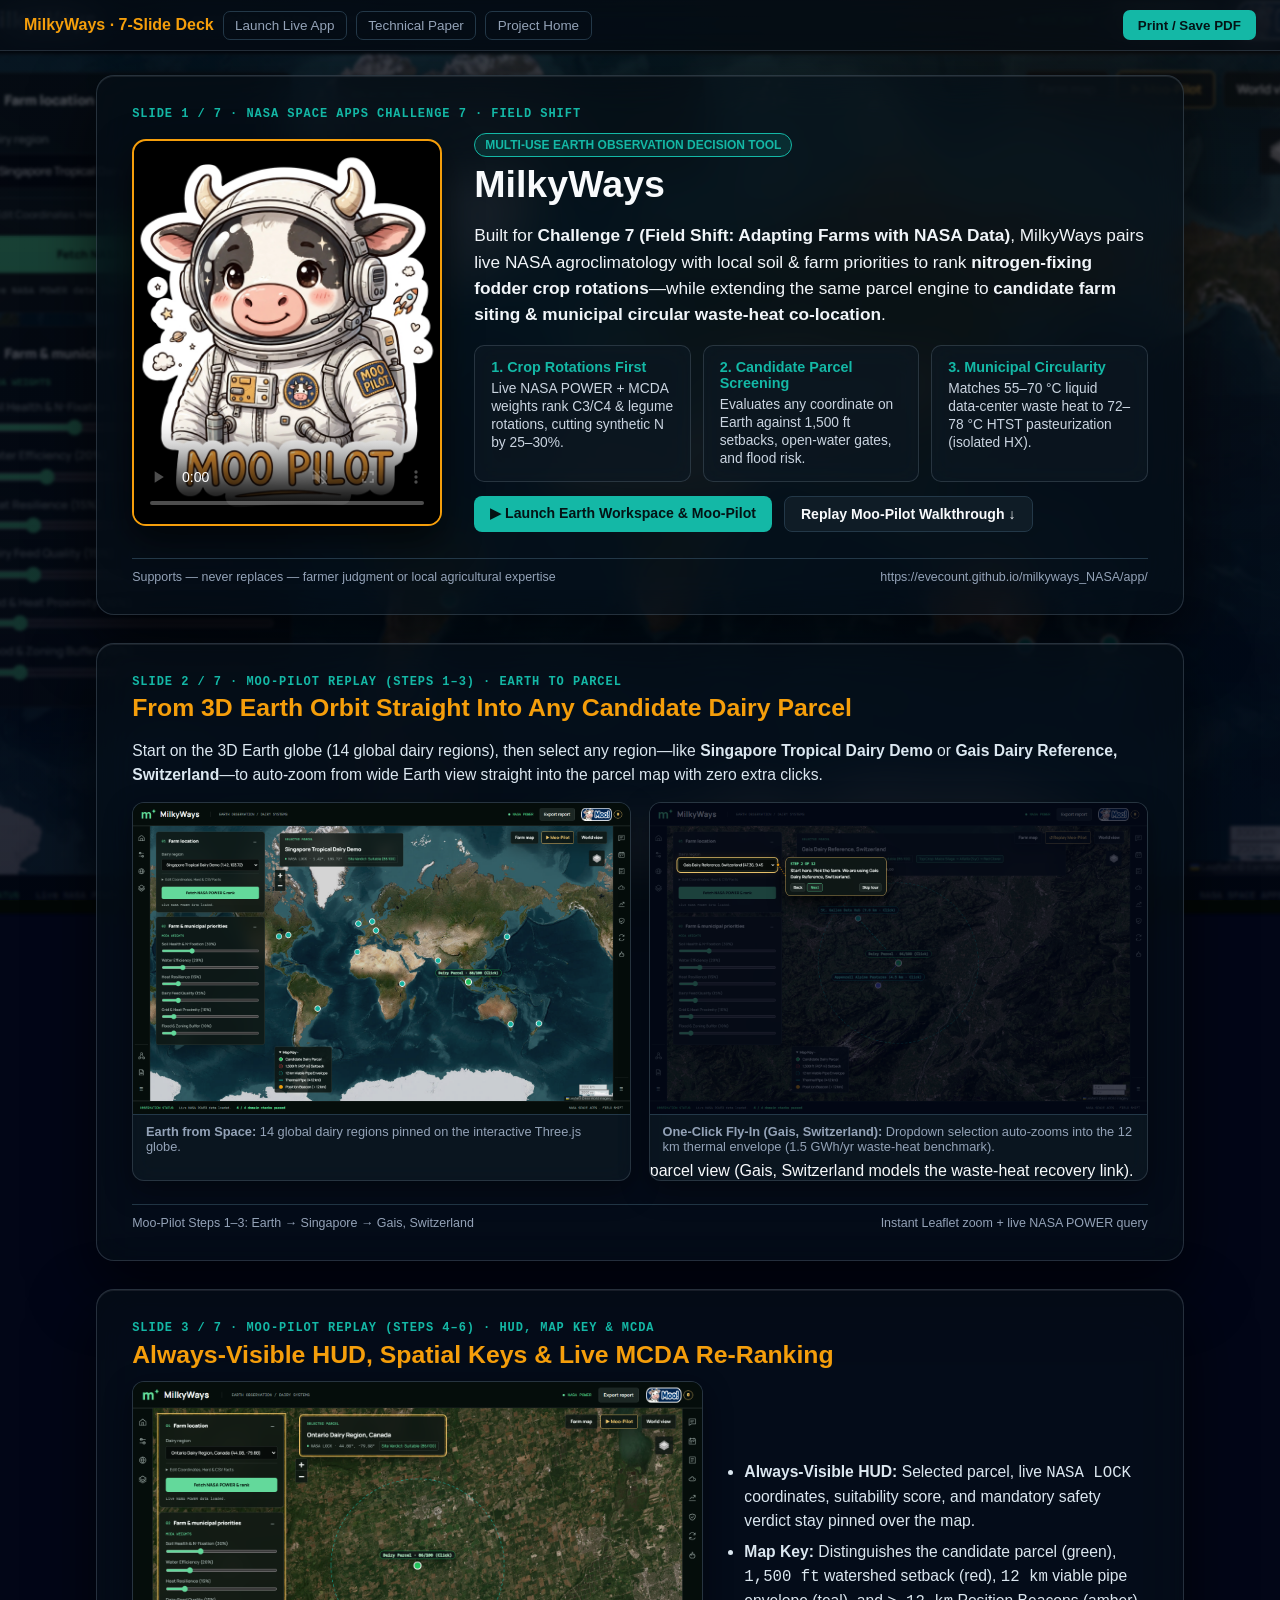
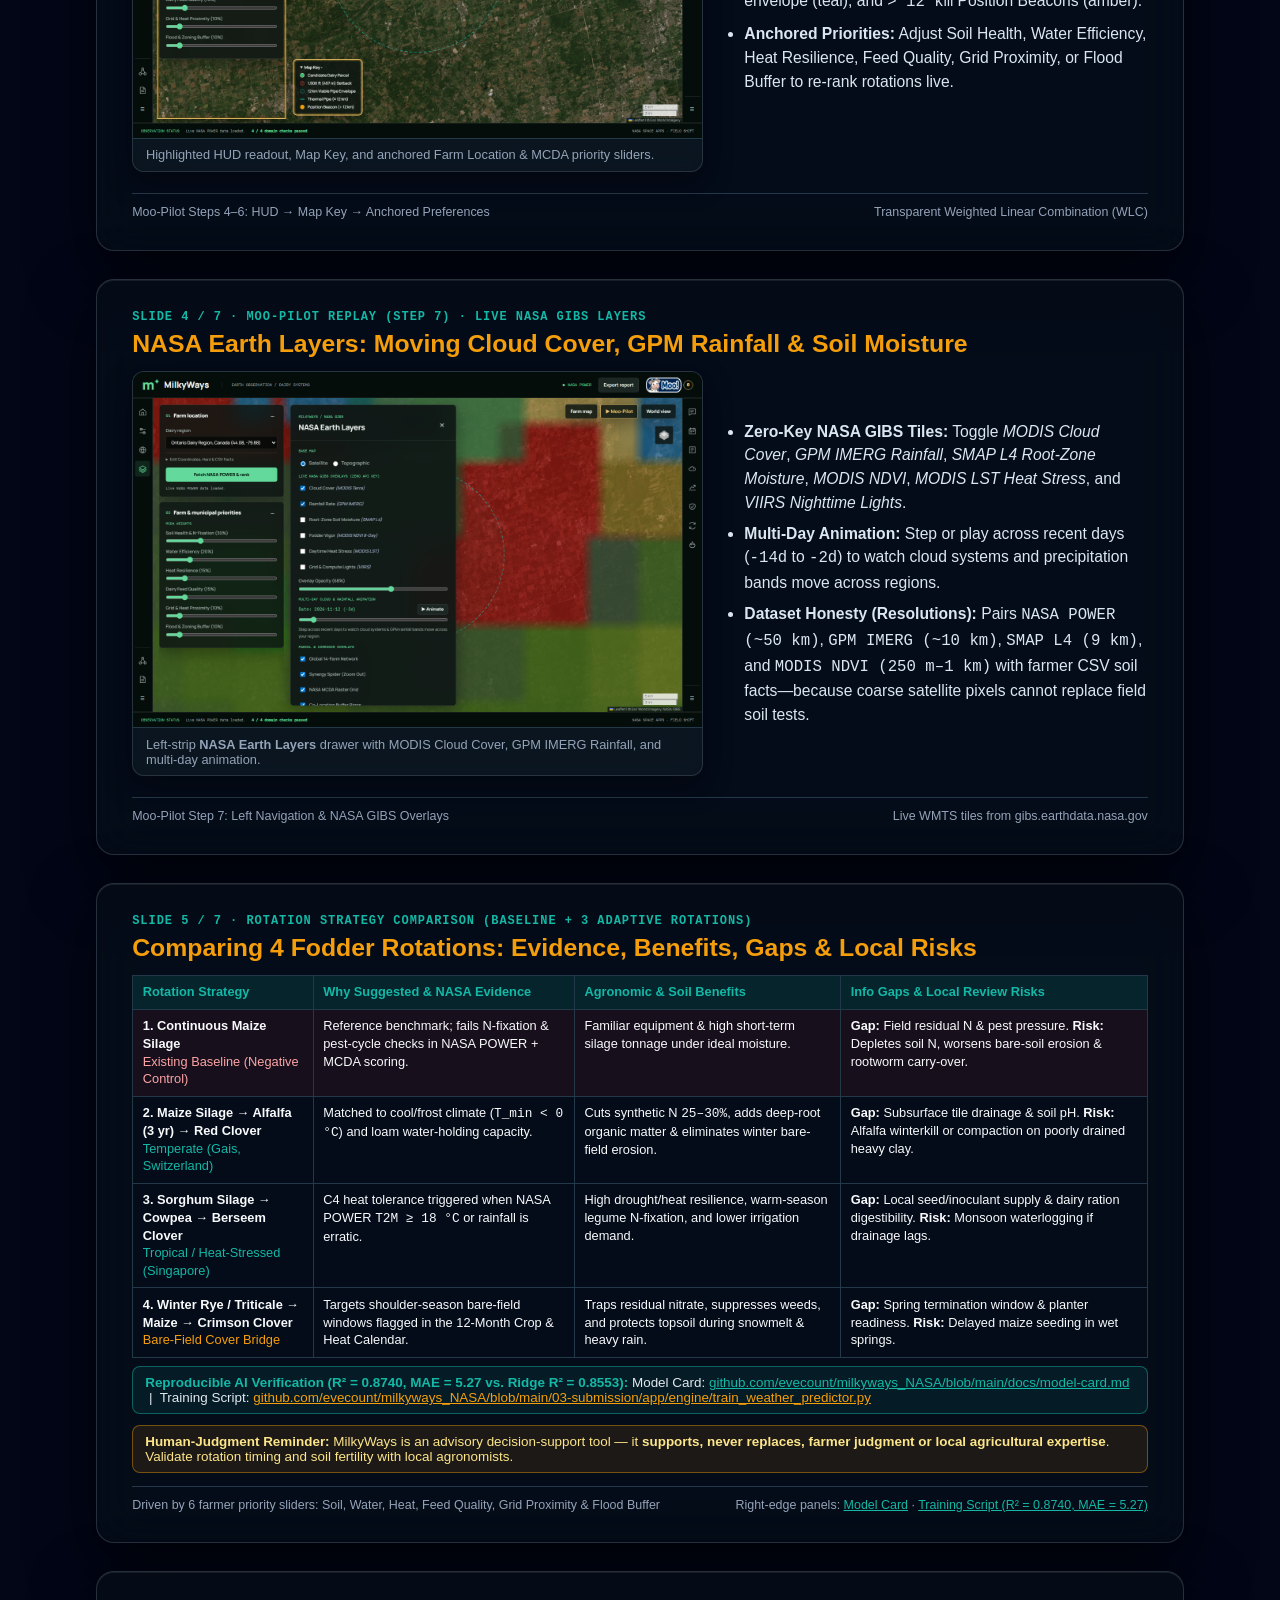
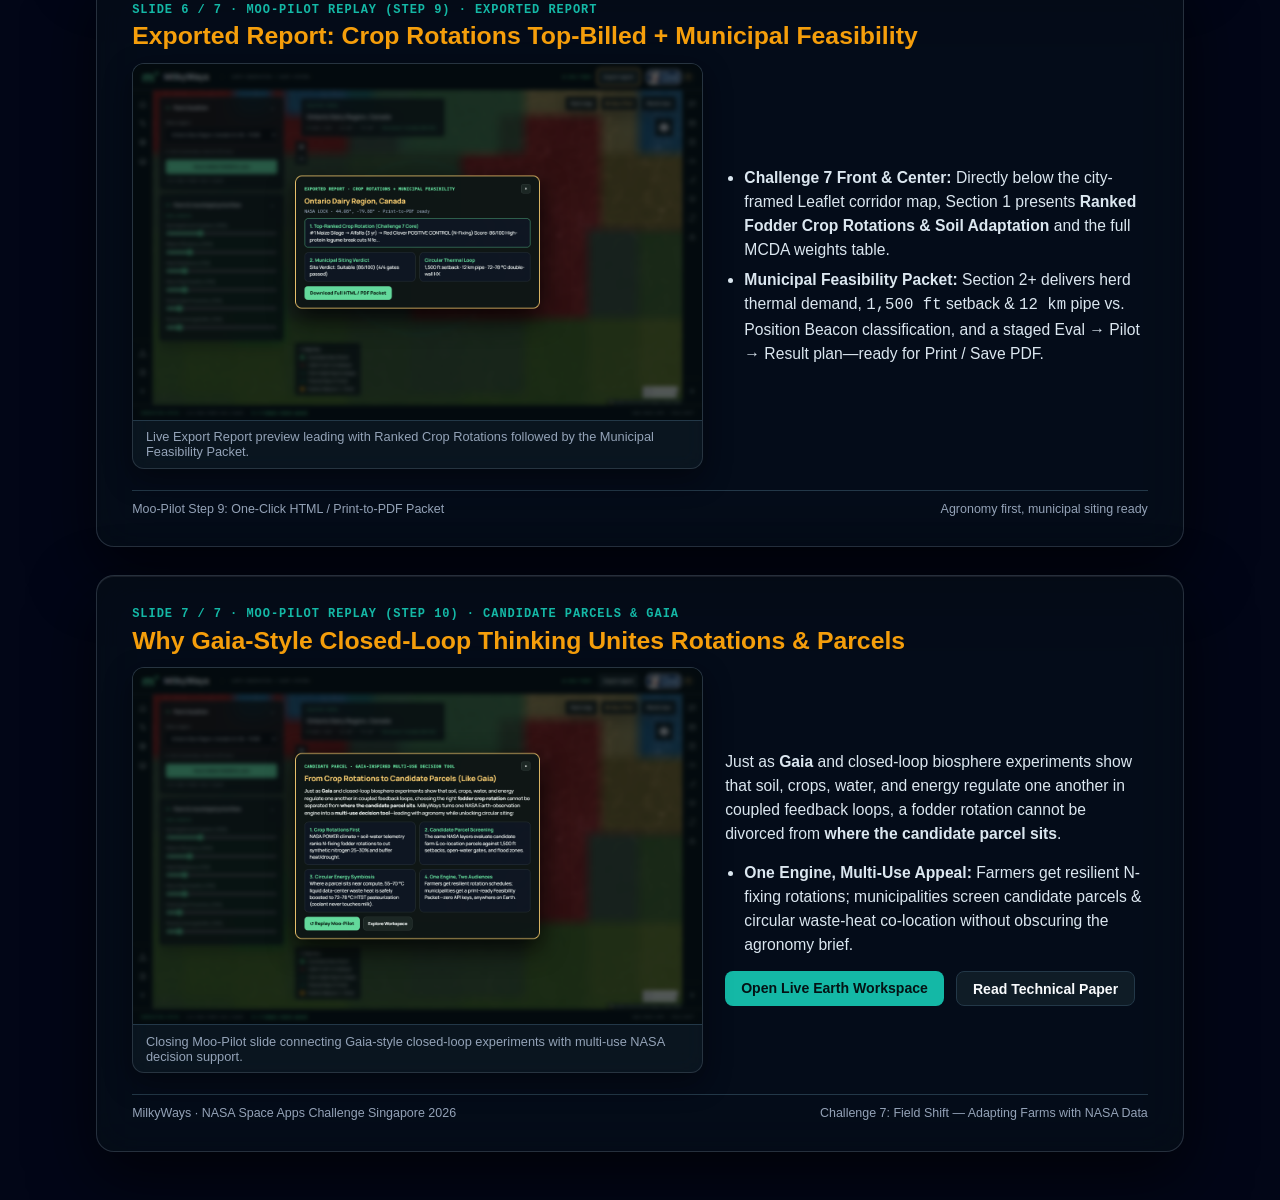
==== commit e1dc7b49: "Remove Sheldon Creek and Ontario completely; switch demo tour to Gais, Switzerland" ====
--- a/docs/slides/index.html
+++ b/docs/slides/index.html
@@ -425,13 +425,13 @@
       </div>
     </section>
 
-    <!-- SLIDE 2: MOO-PILOT STEPS 1-3 (EARTH -> SINGAPORE -> ONTARIO) -->
+    <!-- SLIDE 2: MOO-PILOT STEPS 1-3 (EARTH -> SINGAPORE -> GAIS) -->
     <section class="slide" id="slide-2">
       <div>
         <div class="slide-num">Slide 2 / 7 · Moo-Pilot Replay (Steps 1–3) · Earth to Parcel</div>
         <h2>From 3D Earth Orbit Straight Into Any Candidate Dairy Parcel</h2>
         <p>Start on the 3D Earth globe (14 global dairy regions), then select any region—like <strong>Singapore Tropical
-            Dairy Demo</strong> or <strong>Ontario Dairy Region, Canada</strong>—to auto-zoom from wide Earth
+            Dairy Demo</strong> or <strong>Gais Dairy Reference, Switzerland</strong>—to auto-zoom from wide Earth
           view straight into the parcel map with zero extra clicks.</p>
         <div class="dual-shots">
           <div class="shot-card">
@@ -440,14 +440,14 @@
               Three.js globe.</div>
           </div>
           <div class="shot-card">
-            <img src="./shots/02_sheldon_creek.png" alt="Ontario Dairy Region Parcel Map" />
-            <div class="shot-cap"><strong>One-Click Fly-In (Ontario, Canada):</strong> Ontario fodder-rotation
+            <img src="./shots/02_gais_switzerland.png" alt="Gais Dairy Reference Switzerland Parcel Map" />
+            <div class="shot-cap"><strong>One-Click Fly-In (Gais, Switzerland):</strong> Dropdown selection auto-zooms into the 12 km thermal envelope (1.5 GWh/yr waste-heat benchmark).</div>
               parcel view (Gais, Switzerland models the waste-heat recovery link).</div>
           </div>
         </div>
       </div>
       <div class="slide-foot">
-        <span>Moo-Pilot Steps 1–3: Earth → Singapore → Ontario, Canada</span>
+        <span>Moo-Pilot Steps 1–3: Earth → Singapore → Gais, Switzerland</span>
         <span>Instant Leaflet zoom + live NASA POWER query</span>
       </div>
     </section>
@@ -540,7 +540,7 @@
             </tr>
             <tr>
               <td><strong>2. Maize Silage → Alfalfa (3 yr) → Red Clover</strong><br /><span
-                  style="color:var(--primary);">Temperate (Ontario, Canada)</span></td>
+                  style="color:var(--primary);">Temperate (Gais, Switzerland)</span></td>
               <td>Matched to cool/frost climate (<code>T_min &lt; 0 °C</code>) and loam water-holding capacity.</td>
               <td>Cuts synthetic N <code>25–30%</code>, adds deep-root organic matter &amp; eliminates winter bare-field
                 erosion.</td>
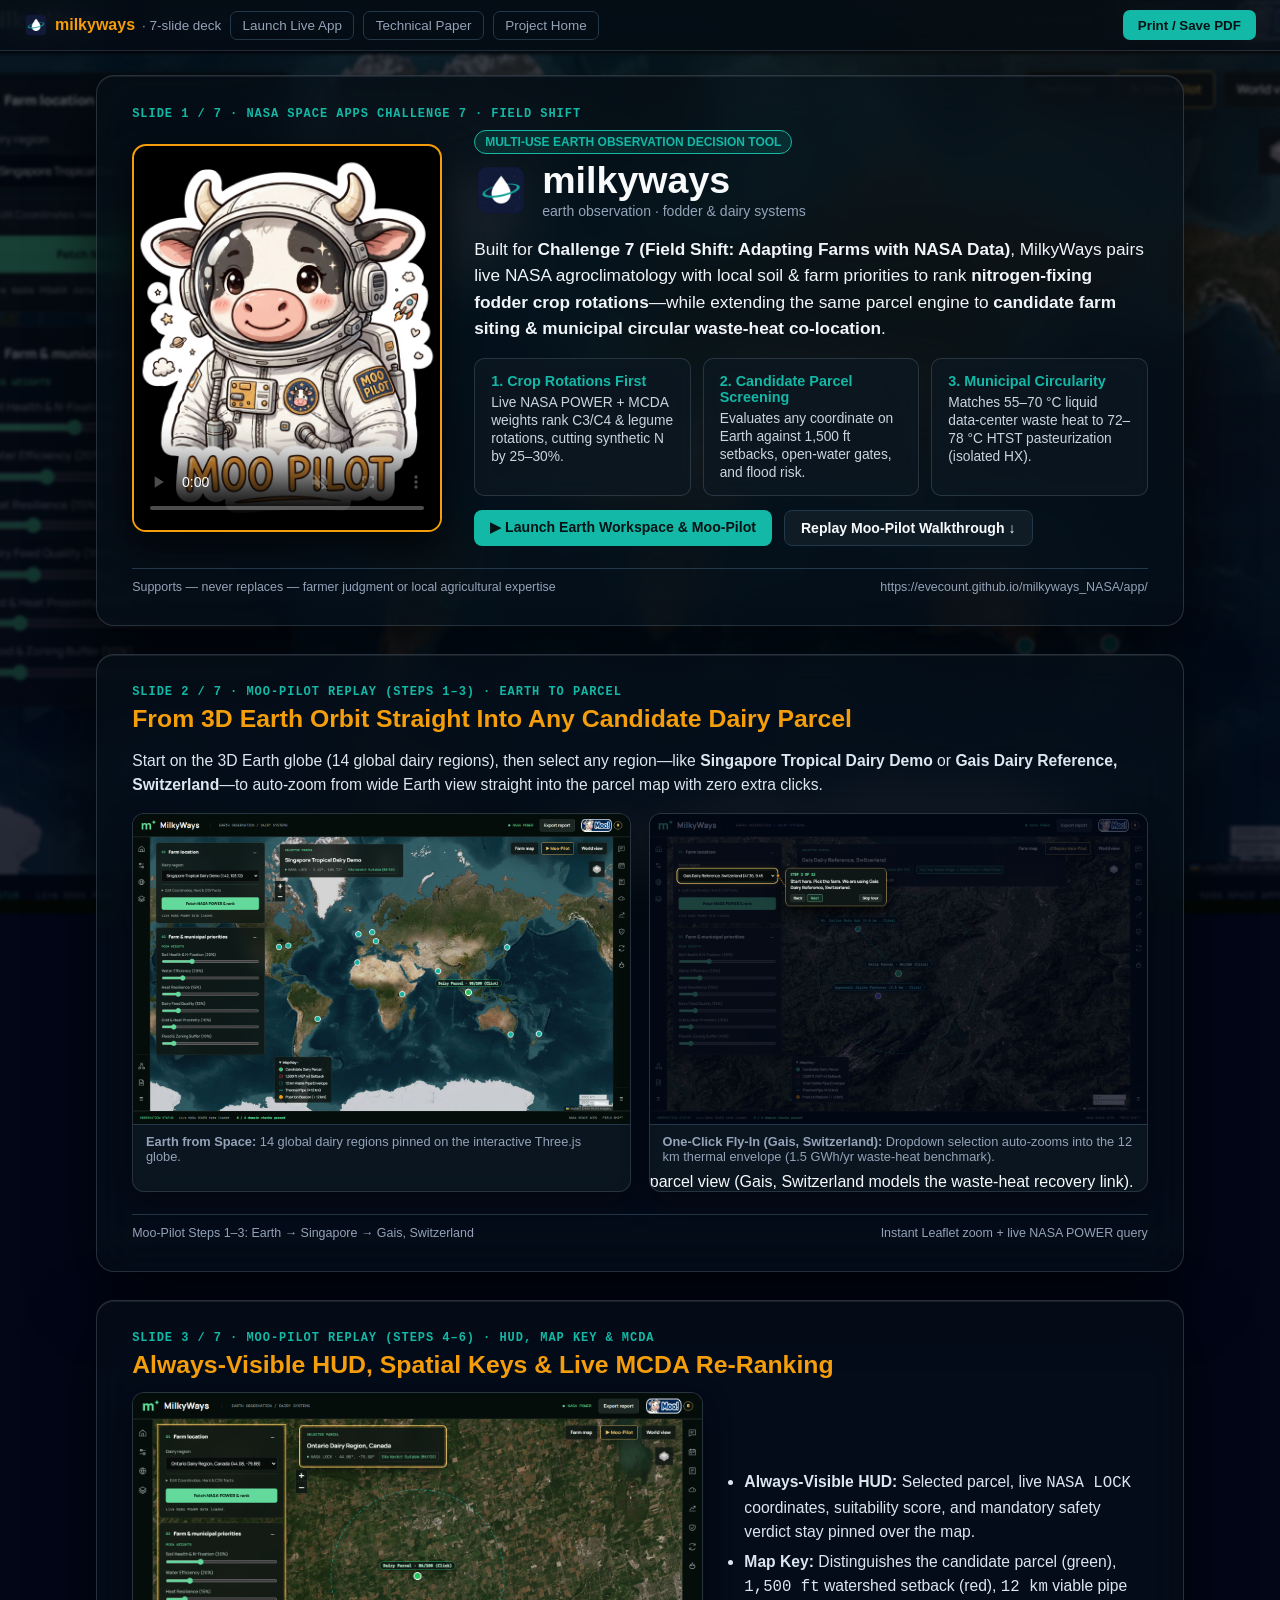
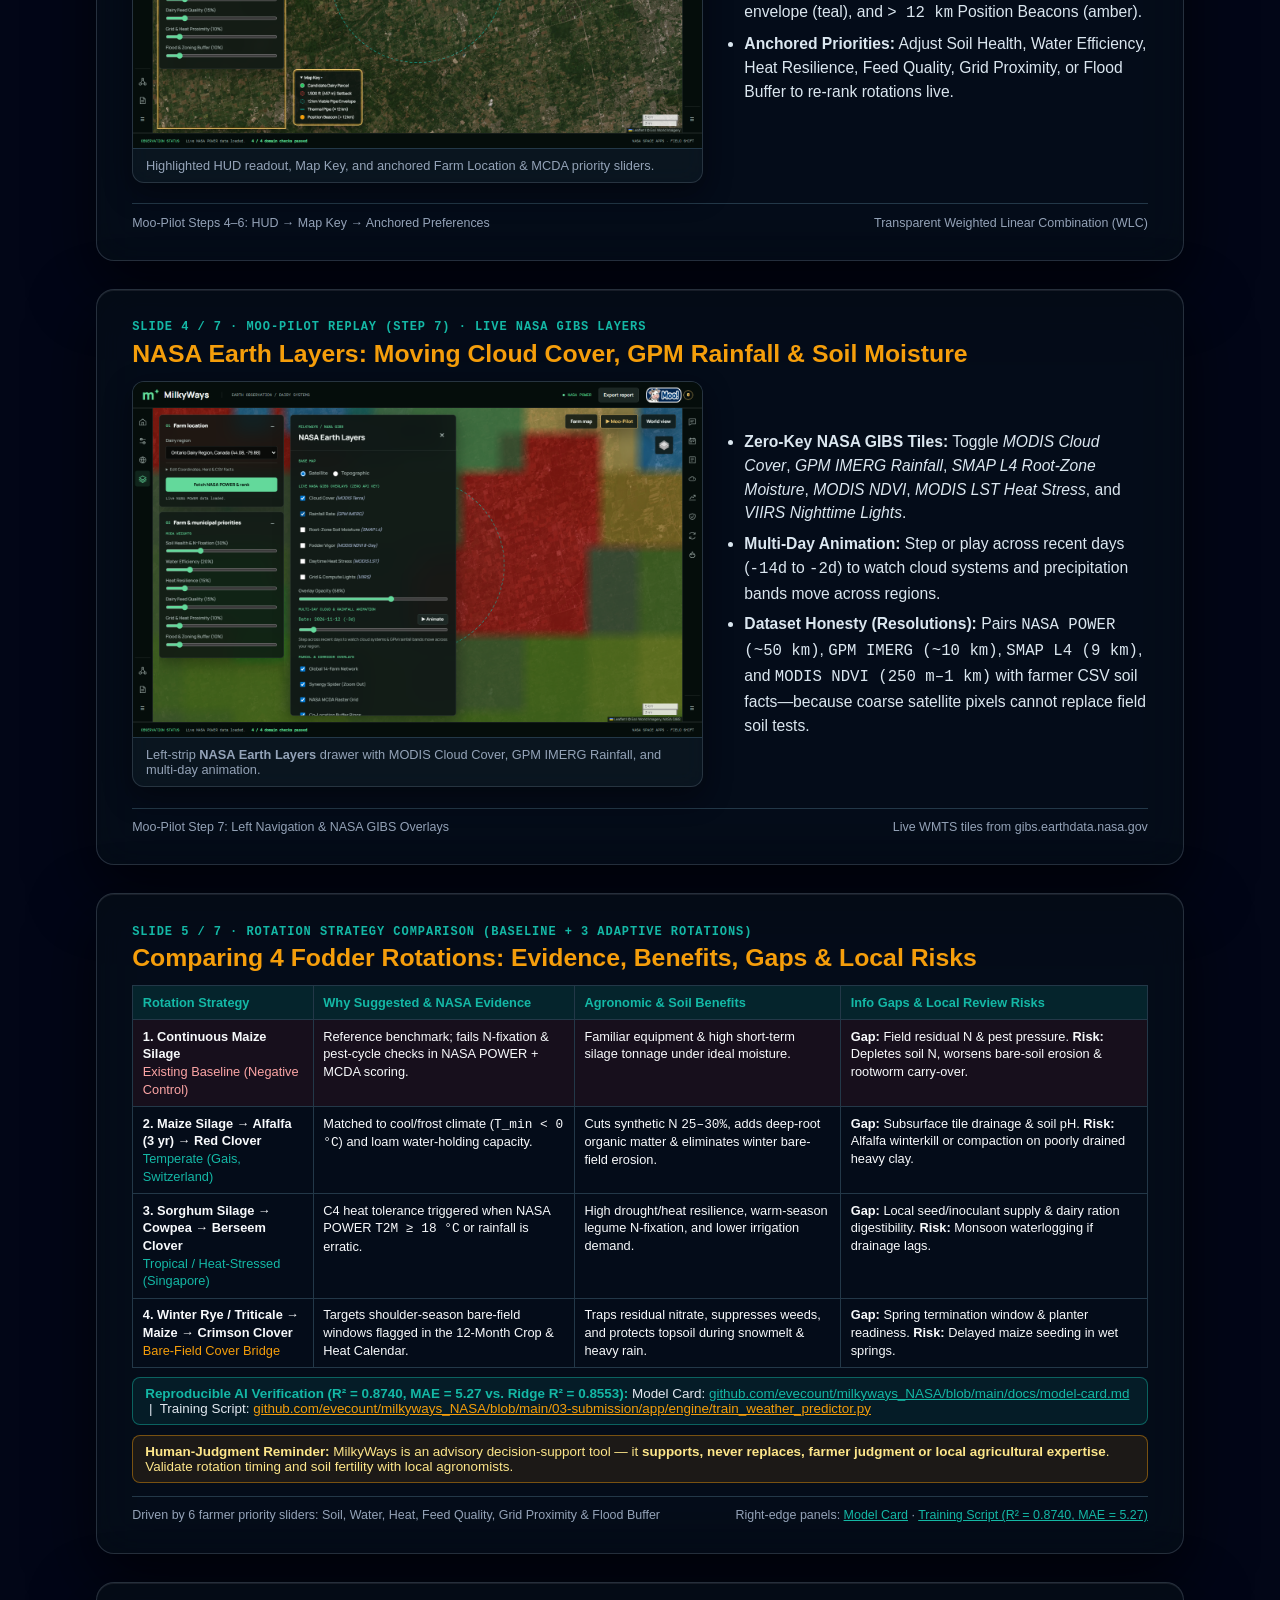
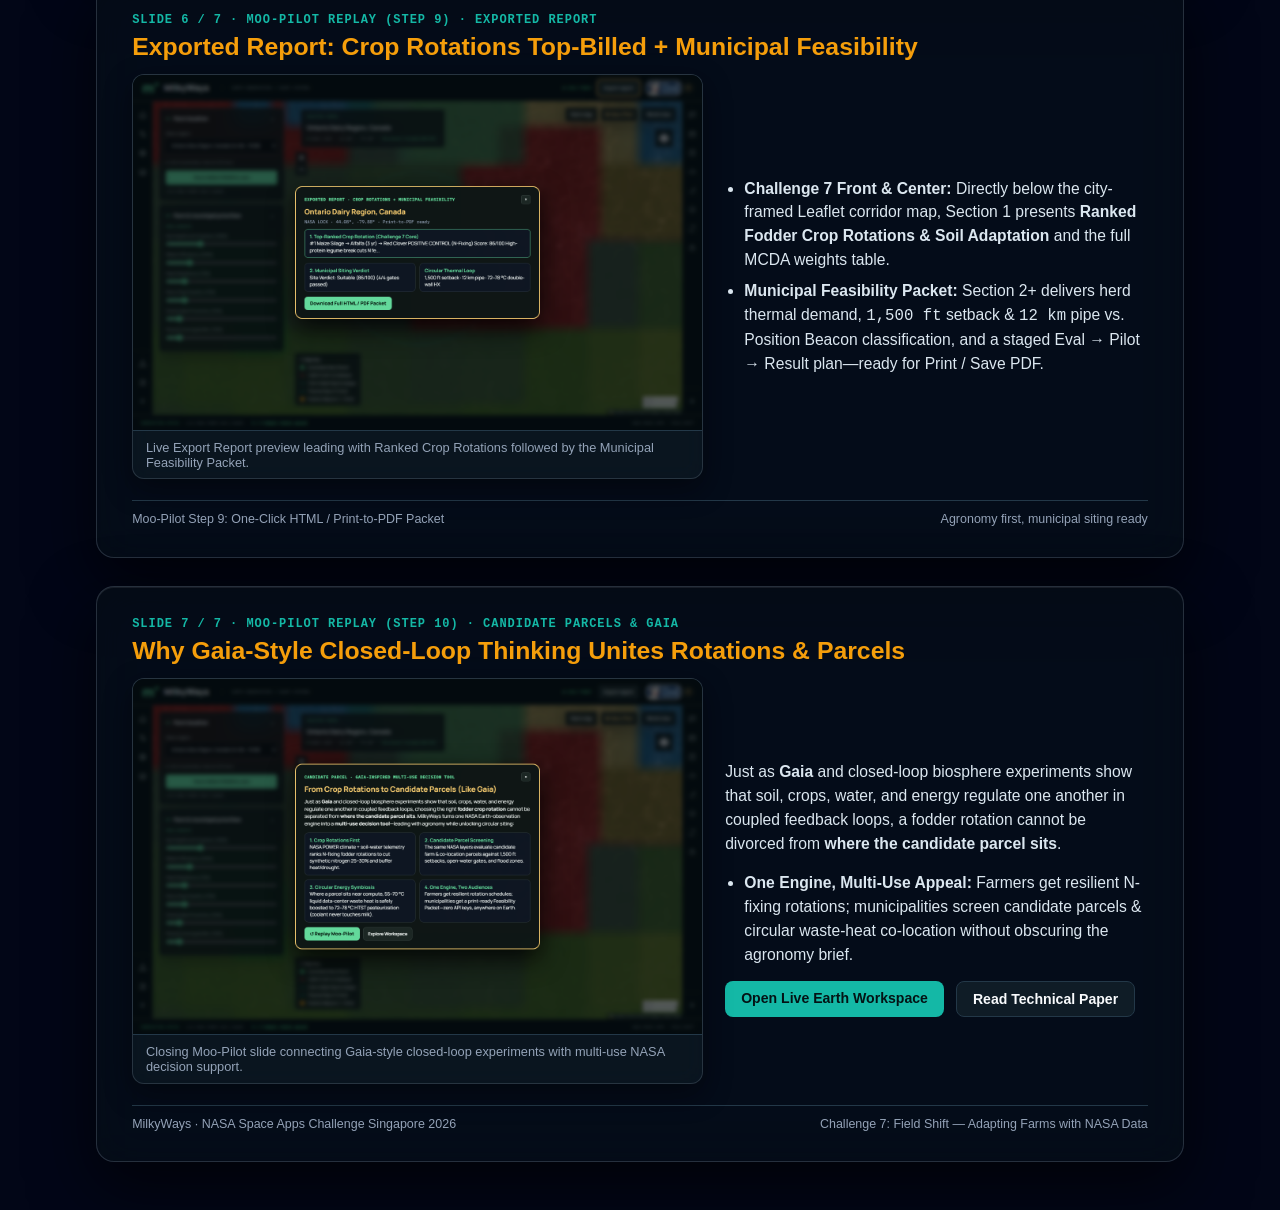
==== commit 9b4e0b8a: "Hot-swap logo everywhere with lowercase milkyways and subtitle" ====
--- a/docs/slides/index.html
+++ b/docs/slides/index.html
@@ -5,6 +5,7 @@
   <meta charset="UTF-8" />
   <meta name="viewport" content="width=device-width, initial-scale=1.0" />
   <title>MilkyWays — 7-Slide Moo-Pilot Deck</title>
+  <link rel="icon" type="image/png" href="../assets/milkyways-logo.png" />
   <style>
     :root {
       --bg: #071018;
@@ -369,7 +370,7 @@
 <body>
   <div class="toolbar">
     <div class="toolbar-links">
-      <strong style="color:var(--accent);">MilkyWays · 7-Slide Deck</strong>
+      <span style="display:inline-flex;align-items:center;gap:7px;"><img src="../assets/milkyways-logo.png" alt="milkyways" style="height:24px;width:24px;border-radius:6px;object-fit:contain;" /><strong style="color:var(--accent);">milkyways</strong><span style="color:#94a3b8;font-size:0.84rem;">· 7-slide deck</span></span>
       <a href="../app/">Launch Live App</a>
       <a href="../paper/">Technical Paper</a>
       <a href="../">Project Home</a>
@@ -390,7 +391,13 @@
           <span
             style="display:inline-block;padding:4px 10px;border-radius:999px;background:rgba(20,184,166,0.14);border:1px solid var(--primary);color:var(--primary);font-size:0.75rem;font-weight:800;">MULTI-USE
             EARTH OBSERVATION DECISION TOOL</span>
-          <h1>MilkyWays</h1>
+          <div style="display:flex;align-items:center;gap:14px;margin:0.45rem 0 0.55rem;">
+            <img src="../assets/milkyways-logo.png" alt="milkyways" style="height:54px;width:54px;border-radius:12px;object-fit:contain;" />
+            <div style="display:flex;flex-direction:column;gap:2px;">
+              <h1 style="margin:0;line-height:1.05;">milkyways</h1>
+              <span style="font-size:0.88rem;color:#94a3b8;font-weight:500;">earth observation · fodder &amp; dairy systems</span>
+            </div>
+          </div>
           <p style="font-size:1.08rem;color:#f1f5f9;">
             Built for <strong>Challenge 7 (Field Shift: Adapting Farms with NASA Data)</strong>, MilkyWays pairs live
             NASA agroclimatology with local soil &amp; farm priorities to rank <strong>nitrogen-fixing fodder crop
